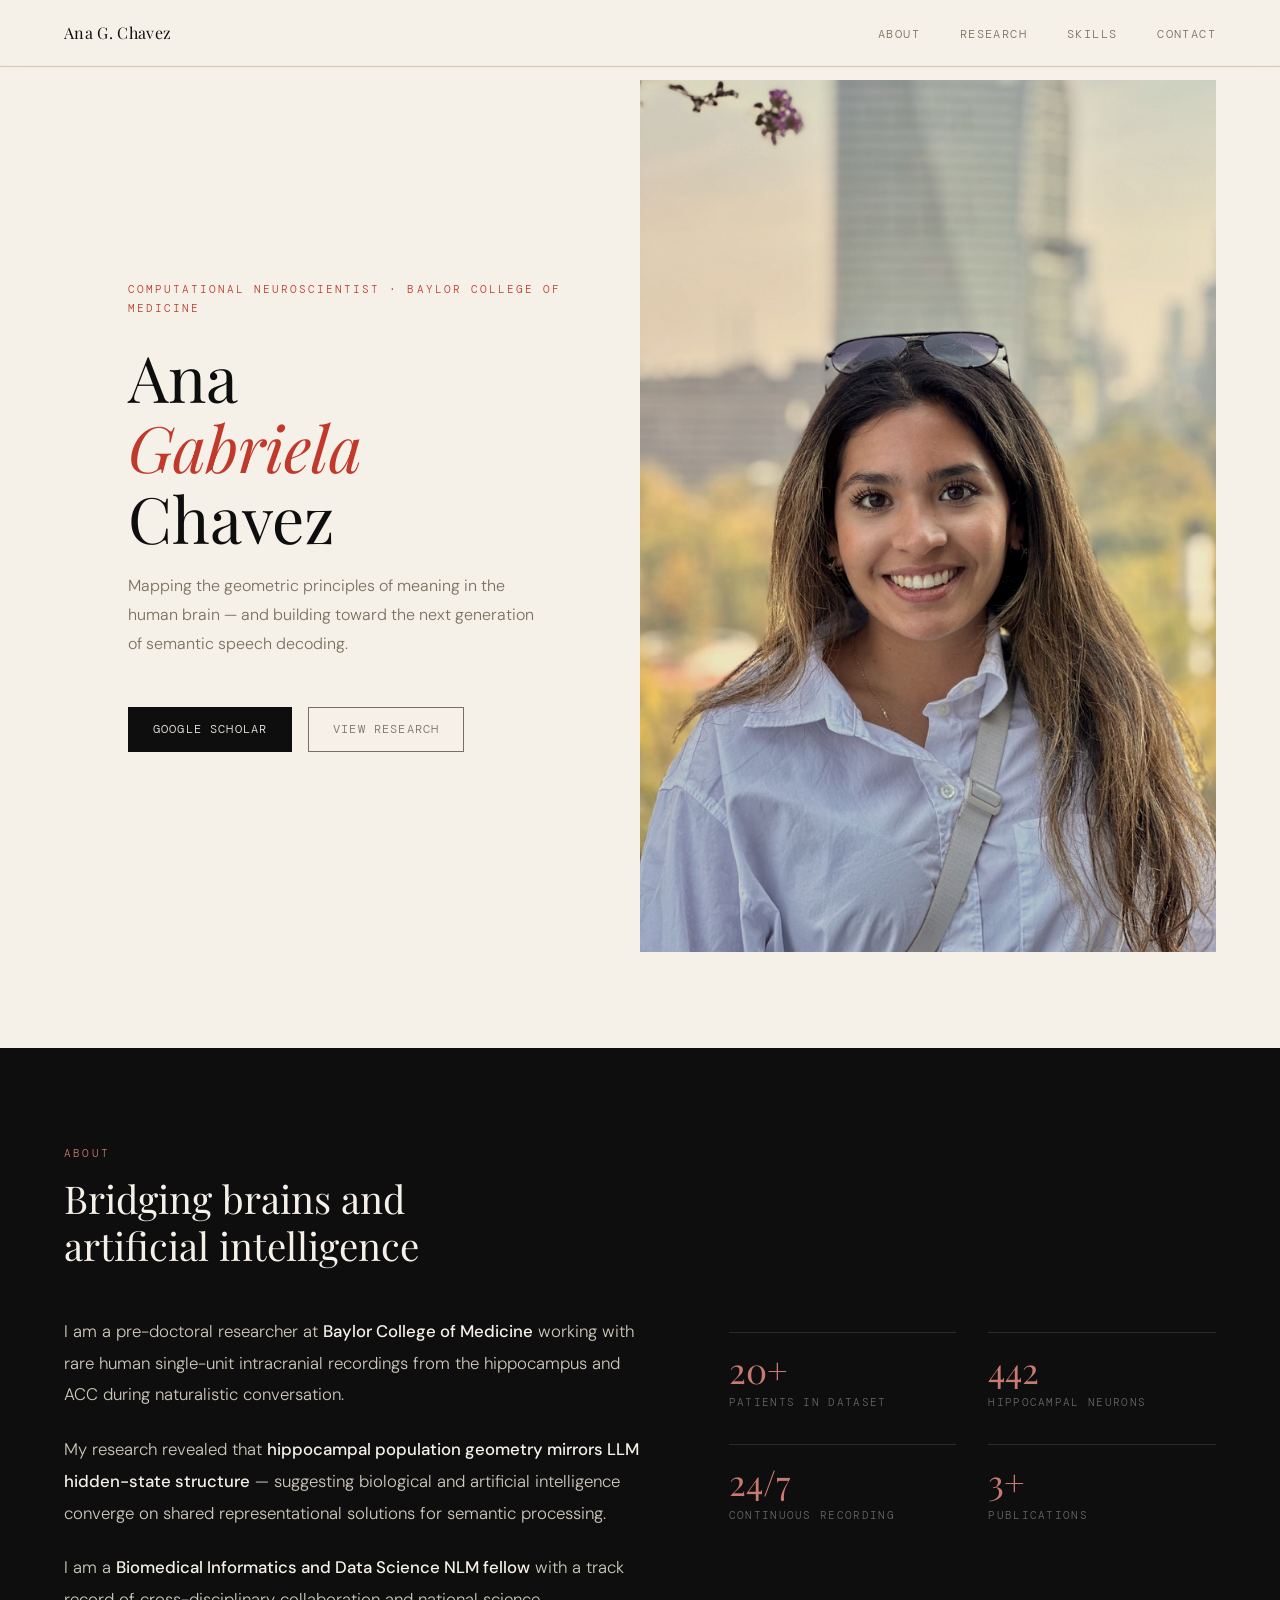
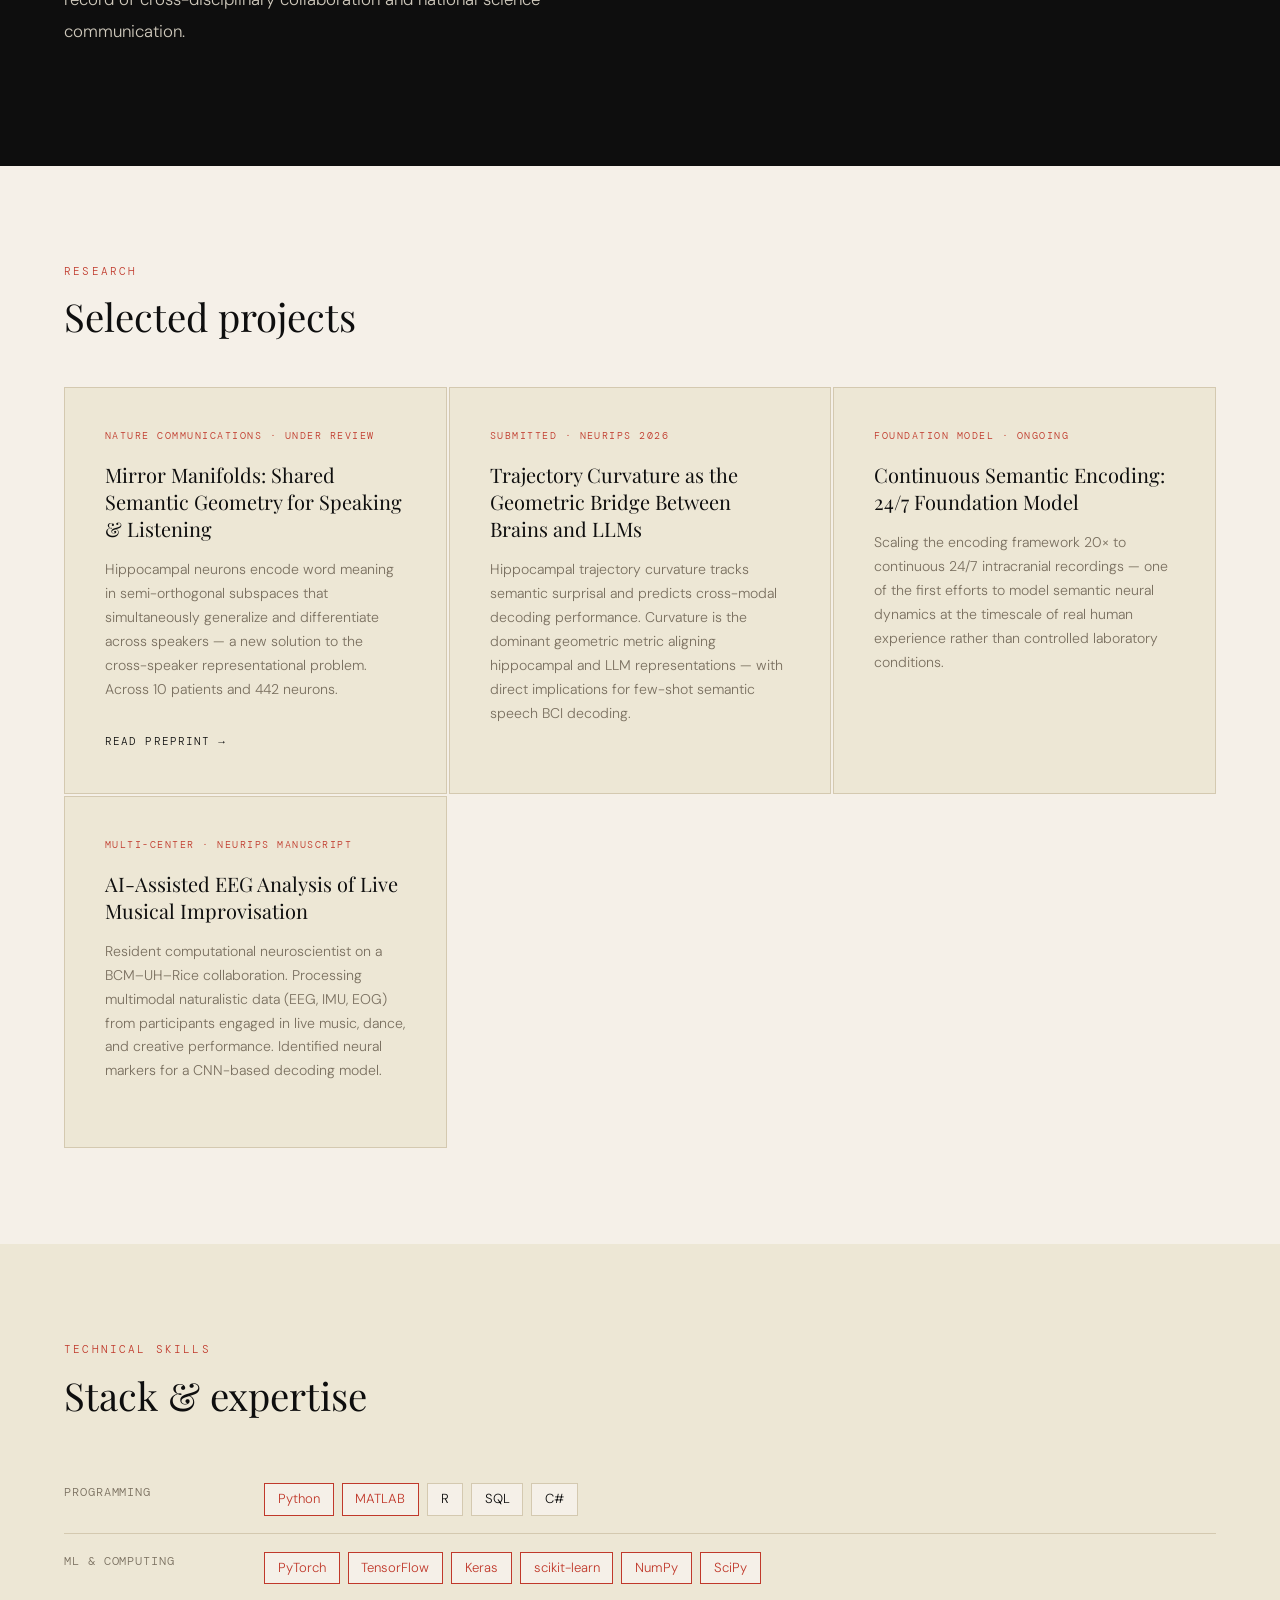
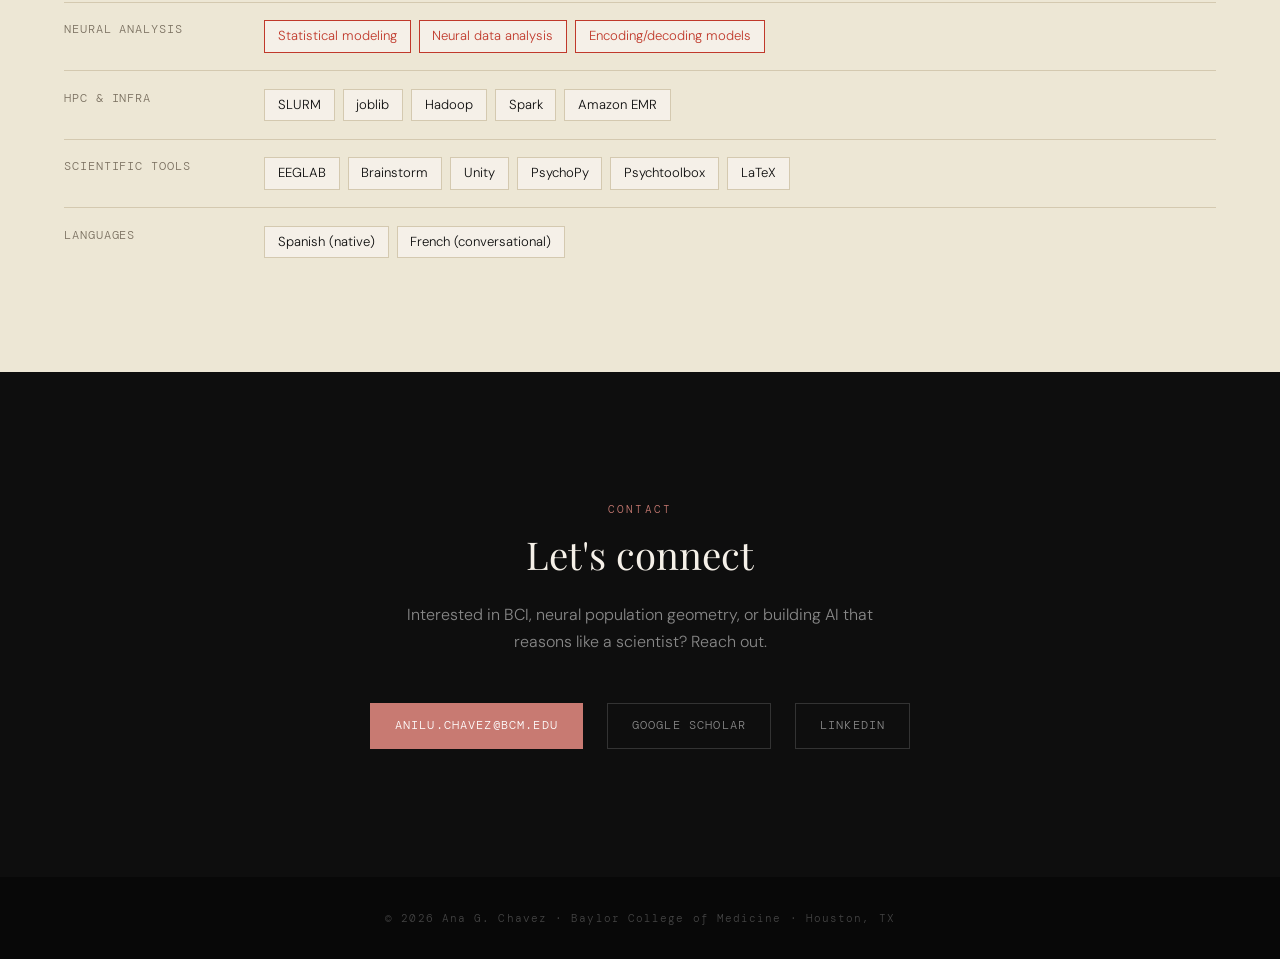
==== index.html @ 9cad5df4 "Add files via upload" ====
<!DOCTYPE html>
<html lang="en">
<head>
<meta charset="UTF-8">
<meta name="viewport" content="width=device-width, initial-scale=1.0">
<title>Ana G. Chavez — Computational Neuroscientist</title>
<link rel="preconnect" href="https://fonts.googleapis.com">
<link href="https://fonts.googleapis.com/css2?family=Playfair+Display:ital,wght@0,400;0,700;1,400&family=DM+Mono:wght@300;400;500&family=DM+Sans:wght@300;400;500&display=swap" rel="stylesheet">
<style>
  :root {
    --ink: #0e0e0e;
    --paper: #f5f0e8;
    --cream: #ede7d5;
    --accent: #c0392b;
    --muted: #7a7060;
    --border: #d4c9b0;
  }
  *,*::before,*::after{box-sizing:border-box;margin:0;padding:0}
  html{scroll-behavior:smooth}
  body{background:var(--paper);color:var(--ink);font-family:'DM Sans',sans-serif;font-weight:300;line-height:1.7;overflow-x:hidden}
  nav{position:fixed;top:0;left:0;right:0;z-index:100;display:flex;justify-content:space-between;align-items:center;padding:1.2rem 4rem;background:rgba(245,240,232,0.92);backdrop-filter:blur(8px);border-bottom:1px solid var(--border)}
  .nav-name{font-family:'Playfair Display',serif;font-size:1rem;letter-spacing:.02em}
  .nav-links{display:flex;gap:2.5rem;list-style:none}
  .nav-links a{font-family:'DM Mono',monospace;font-size:.72rem;letter-spacing:.12em;text-transform:uppercase;color:var(--muted);text-decoration:none;transition:color .2s}
  .nav-links a:hover{color:var(--accent)}
  .hero{min-height:100vh;display:grid;grid-template-columns:1fr 1fr;padding-top:5rem;overflow:hidden}
  .hero-text{display:flex;flex-direction:column;justify-content:center;padding:6rem 4rem;opacity:0;transform:translateY(30px);animation:fadeUp .9s ease .2s forwards}
  .hero-label{font-family:'DM Mono',monospace;font-size:.7rem;letter-spacing:.18em;text-transform:uppercase;color:var(--accent);margin-bottom:1.5rem}
  .hero-name{font-family:'Playfair Display',serif;font-size:clamp(2.8rem,5vw,4.5rem);line-height:1.1;margin-bottom:1.2rem;font-weight:400}
  .hero-name em{font-style:italic;color:var(--accent)}
  .hero-tagline{font-size:1rem;color:var(--muted);max-width:420px;margin-bottom:3rem;line-height:1.8}
  .hero-links{display:flex;gap:1rem;flex-wrap:wrap}
  .btn{font-family:'DM Mono',monospace;font-size:.72rem;letter-spacing:.1em;text-transform:uppercase;padding:.75rem 1.5rem;text-decoration:none;border:1px solid currentColor;transition:all .2s}
  .btn-primary{background:var(--ink);color:var(--paper);border-color:var(--ink)}
  .btn-primary:hover{background:var(--accent);border-color:var(--accent)}
  .btn-secondary{color:var(--muted)}
  .btn-secondary:hover{color:var(--ink)}
  .hero-visual{position:relative;background:var(--cream);overflow:hidden;opacity:0;animation:fadeIn 1.2s ease .5s forwards}
  .hero-photo{width:100%;height:100%;object-fit:cover;object-position:center top;filter:sepia(12%) contrast(1.04);mix-blend-mode:multiply}
  .hero-visual::after{content:'';position:absolute;inset:0;background:linear-gradient(135deg,rgba(192,57,43,.08) 0%,transparent 60%)}
  section{padding:6rem 4rem}
  .section-label{font-family:'DM Mono',monospace;font-size:.68rem;letter-spacing:.2em;text-transform:uppercase;color:var(--accent);margin-bottom:.8rem}
  .section-title{font-family:'Playfair Display',serif;font-size:clamp(1.8rem,3vw,2.6rem);font-weight:400;margin-bottom:3rem;line-height:1.2}
  .about{background:var(--ink);color:var(--paper)}
  .about .section-label{color:#c87a72}
  .about .section-title{color:var(--paper)}
  .about-grid{display:grid;grid-template-columns:1.2fr 1fr;gap:5rem;align-items:start}
  .about-text p{font-size:1.05rem;line-height:1.9;margin-bottom:1.4rem;color:#cfc9bc}
  .about-text p strong{color:var(--paper);font-weight:500}
  .about-stats{display:grid;grid-template-columns:1fr 1fr;gap:2rem;padding-top:1rem}
  .stat{border-top:1px solid #2a2a2a;padding-top:1.2rem}
  .stat-number{font-family:'Playfair Display',serif;font-size:2.2rem;color:#c87a72;line-height:1;margin-bottom:.4rem}
  .stat-label{font-family:'DM Mono',monospace;font-size:.68rem;letter-spacing:.12em;text-transform:uppercase;color:#666}
  .research-grid{display:grid;grid-template-columns:repeat(auto-fit,minmax(340px,1fr));gap:2px}
  .research-card{background:var(--cream);padding:2.5rem;border:1px solid var(--border);transition:all .25s;position:relative;overflow:hidden}
  .research-card::before{content:'';position:absolute;top:0;left:0;width:3px;height:0;background:var(--accent);transition:height .3s ease}
  .research-card:hover::before{height:100%}
  .research-card:hover{transform:translateY(-3px);box-shadow:0 12px 40px rgba(14,14,14,.08)}
  .card-tag{font-family:'DM Mono',monospace;font-size:.62rem;letter-spacing:.15em;text-transform:uppercase;color:var(--accent);margin-bottom:1rem}
  .card-title{font-family:'Playfair Display',serif;font-size:1.25rem;font-weight:400;margin-bottom:1rem;line-height:1.35}
  .card-desc{font-size:.88rem;color:var(--muted);line-height:1.7;margin-bottom:1.5rem}
  .card-link{font-family:'DM Mono',monospace;font-size:.68rem;letter-spacing:.1em;text-transform:uppercase;color:var(--ink);text-decoration:none;display:inline-flex;align-items:center;gap:.5rem}
  .card-link:hover{color:var(--accent)}
  .card-link::after{content:'→'}
  .skills{background:var(--cream)}
  .skills-table{width:100%;border-collapse:collapse;font-size:.88rem}
  .skills-table tr{border-bottom:1px solid var(--border)}
  .skills-table tr:last-child{border-bottom:none}
  .skills-table td{padding:1.1rem 0;vertical-align:top}
  .skills-table td:first-child{font-family:'DM Mono',monospace;font-size:.72rem;letter-spacing:.08em;color:var(--muted);width:200px;padding-right:2rem;text-transform:uppercase}
  .skill-items{display:flex;flex-wrap:wrap;gap:.5rem}
  .skill-item{font-size:.82rem;padding:.25rem .8rem;background:var(--paper);border:1px solid var(--border);color:var(--ink)}
  .skill-item.expert{border-color:var(--accent);color:var(--accent)}
  .contact{background:var(--ink);color:var(--paper);text-align:center;padding:8rem 4rem}
  .contact .section-label{color:#c87a72}
  .contact .section-title{color:var(--paper);margin-bottom:1.5rem}
  .contact-subtitle{color:#888;font-size:1rem;margin-bottom:3rem;max-width:500px;margin-left:auto;margin-right:auto}
  .contact-links{display:flex;justify-content:center;gap:1.5rem;flex-wrap:wrap}
  .contact .btn-primary{background:#c87a72;border-color:#c87a72;color:white}
  .contact .btn-secondary{color:#888;border-color:#333}
  .contact .btn-secondary:hover{color:var(--paper);border-color:var(--paper)}
  footer{background:#080808;color:#444;text-align:center;padding:2rem;font-family:'DM Mono',monospace;font-size:.68rem;letter-spacing:.1em}
  @keyframes fadeUp{to{opacity:1;transform:translateY(0)}}
  @keyframes fadeIn{to{opacity:1}}
  .reveal{opacity:0;transform:translateY(24px);transition:opacity .7s ease,transform .7s ease}
  .reveal.visible{opacity:1;transform:translateY(0)}
  @media(max-width:900px){nav{padding:1rem 1.5rem}.nav-links{display:none}.hero{grid-template-columns:1fr}.hero-visual{height:50vh}section{padding:4rem 1.5rem}.about-grid{grid-template-columns:1fr;gap:3rem}}
</style>
</head>
<body>
<nav>
  <span class="nav-name">Ana G. Chavez</span>
  <ul class="nav-links">
    <li><a href="#about">About</a></li>
    <li><a href="#research">Research</a></li>
    <li><a href="#skills">Skills</a></li>
    <li><a href="#contact">Contact</a></li>
  </ul>
</nav>
<section class="hero" id="home">
  <div class="hero-text">
    <p class="hero-label">Computational Neuroscientist · Baylor College of Medicine</p>
    <h1 class="hero-name">Ana<br><em>Gabriela</em><br>Chavez</h1>
    <p class="hero-tagline">Mapping the geometric principles of meaning in the human brain — and building toward the next generation of semantic speech decoding.</p>
    <div class="hero-links">
      <a href="https://scholar.google.com/citations?user=yR1IOY4AAAAJ&hl=en" class="btn btn-primary" target="_blank">Google Scholar</a>
      <a href="#research" class="btn btn-secondary">View Research</a>
    </div>
  </div>
  <div class="hero-visual">
    <img class="hero-photo" src="[data-uri]" alt="Ana G. Chavez">
  </div>
</section>
<section class="about" id="about">
  <p class="section-label">About</p>
  <h2 class="section-title">Bridging brains and<br>artificial intelligence</h2>
  <div class="about-grid reveal">
    <div class="about-text">
      <p>I am a pre-doctoral researcher at <strong>Baylor College of Medicine</strong> working with rare human single-unit intracranial recordings from the hippocampus and ACC during naturalistic conversation.</p>
      <p>My research revealed that <strong>hippocampal population geometry mirrors LLM hidden-state structure</strong> — suggesting biological and artificial intelligence converge on shared representational solutions for semantic processing.</p>
      <p>I am a <strong>Biomedical Informatics and Data Science NLM fellow</strong> with a track record of cross-disciplinary collaboration and national science communication.</p>
    </div>
    <div class="about-stats">
      <div class="stat"><div class="stat-number">20+</div><div class="stat-label">Patients in dataset</div></div>
      <div class="stat"><div class="stat-number">442</div><div class="stat-label">Hippocampal neurons</div></div>
      <div class="stat"><div class="stat-number">24/7</div><div class="stat-label">Continuous recording</div></div>
      <div class="stat"><div class="stat-number">3+</div><div class="stat-label">Publications</div></div>
    </div>
  </div>
</section>
<section id="research">
  <p class="section-label">Research</p>
  <h2 class="section-title">Selected projects</h2>
  <div class="research-grid">
    <div class="research-card reveal">
      <p class="card-tag">Nature Communications &middot; Under Review</p>
      <h3 class="card-title">Mirror Manifolds: Shared Semantic Geometry for Speaking &amp; Listening</h3>
      <p class="card-desc">Hippocampal neurons encode word meaning in semi-orthogonal subspaces that simultaneously generalize and differentiate across speakers — a new solution to the cross-speaker representational problem. Across 10 patients and 442 neurons.</p>
      <a href="https://www.biorxiv.org/content/10.1101/2025.09.20.677504v2" class="card-link" target="_blank">Read preprint</a>
    </div>
    <div class="research-card reveal">
      <p class="card-tag">Submitted &middot; NeurIPS 2026</p>
      <h3 class="card-title">Trajectory Curvature as the Geometric Bridge Between Brains and LLMs</h3>
      <p class="card-desc">Hippocampal trajectory curvature tracks semantic surprisal and predicts cross-modal decoding performance. Curvature is the dominant geometric metric aligning hippocampal and LLM representations — with direct implications for few-shot semantic speech BCI decoding.</p>
    </div>
    <div class="research-card reveal">
      <p class="card-tag">Foundation Model &middot; Ongoing</p>
      <h3 class="card-title">Continuous Semantic Encoding: 24/7 Foundation Model</h3>
      <p class="card-desc">Scaling the encoding framework 20&times; to continuous 24/7 intracranial recordings — one of the first efforts to model semantic neural dynamics at the timescale of real human experience rather than controlled laboratory conditions.</p>
    </div>
    <div class="research-card reveal">
      <p class="card-tag">Multi-center &middot; NeurIPS Manuscript</p>
      <h3 class="card-title">AI-Assisted EEG Analysis of Live Musical Improvisation</h3>
      <p class="card-desc">Resident computational neuroscientist on a BCM–UH–Rice collaboration. Processing multimodal naturalistic data (EEG, IMU, EOG) from participants engaged in live music, dance, and creative performance. Identified neural markers for a CNN-based decoding model.</p>
    </div>
  </div>
</section>
<section class="skills" id="skills">
  <p class="section-label">Technical Skills</p>
  <h2 class="section-title">Stack &amp; expertise</h2>
  <table class="skills-table reveal">
    <tr><td>Programming</td><td><div class="skill-items"><span class="skill-item expert">Python</span><span class="skill-item expert">MATLAB</span><span class="skill-item">R</span><span class="skill-item">SQL</span><span class="skill-item">C#</span></div></td></tr>
    <tr><td>ML &amp; Computing</td><td><div class="skill-items"><span class="skill-item expert">PyTorch</span><span class="skill-item expert">TensorFlow</span><span class="skill-item expert">Keras</span><span class="skill-item expert">scikit-learn</span><span class="skill-item expert">NumPy</span><span class="skill-item expert">SciPy</span></div></td></tr>
    <tr><td>Neural Analysis</td><td><div class="skill-items"><span class="skill-item expert">Statistical modeling</span><span class="skill-item expert">Neural data analysis</span><span class="skill-item expert">Encoding/decoding models</span></div></td></tr>
    <tr><td>HPC &amp; Infra</td><td><div class="skill-items"><span class="skill-item">SLURM</span><span class="skill-item">joblib</span><span class="skill-item">Hadoop</span><span class="skill-item">Spark</span><span class="skill-item">Amazon EMR</span></div></td></tr>
    <tr><td>Scientific Tools</td><td><div class="skill-items"><span class="skill-item">EEGLAB</span><span class="skill-item">Brainstorm</span><span class="skill-item">Unity</span><span class="skill-item">PsychoPy</span><span class="skill-item">Psychtoolbox</span><span class="skill-item">LaTeX</span></div></td></tr>
    <tr><td>Languages</td><td><div class="skill-items"><span class="skill-item">Spanish (native)</span><span class="skill-item">French (conversational)</span></div></td></tr>
  </table>
</section>
<section class="contact" id="contact">
  <p class="section-label">Contact</p>
  <h2 class="section-title">Let's connect</h2>
  <p class="contact-subtitle">Interested in BCI, neural population geometry, or building AI that reasons like a scientist? Reach out.</p>
  <div class="contact-links">
    <a href="mailto:anilu.chavez@bcm.edu" class="btn btn-primary">anilu.chavez@bcm.edu</a>
    <a href="https://scholar.google.com/citations?user=yR1IOY4AAAAJ&hl=en" class="btn btn-secondary" target="_blank">Google Scholar</a>
    <a href="https://www.linkedin.com/in/ana-chavez-295419186/" class="btn btn-secondary" target="_blank">LinkedIn</a>
  </div>
</section>
<footer>&copy; 2026 Ana G. Chavez &middot; Baylor College of Medicine &middot; Houston, TX</footer>
<script>
  const reveals=document.querySelectorAll('.reveal');
  const observer=new IntersectionObserver((entries)=>{
    entries.forEach((e,i)=>{
      if(e.isIntersecting){setTimeout(()=>e.target.classList.add('visible'),i*80);observer.unobserve(e.target);}
    });
  },{threshold:.1});
  reveals.forEach(r=>observer.observe(r));
</script>
</body>
</html>
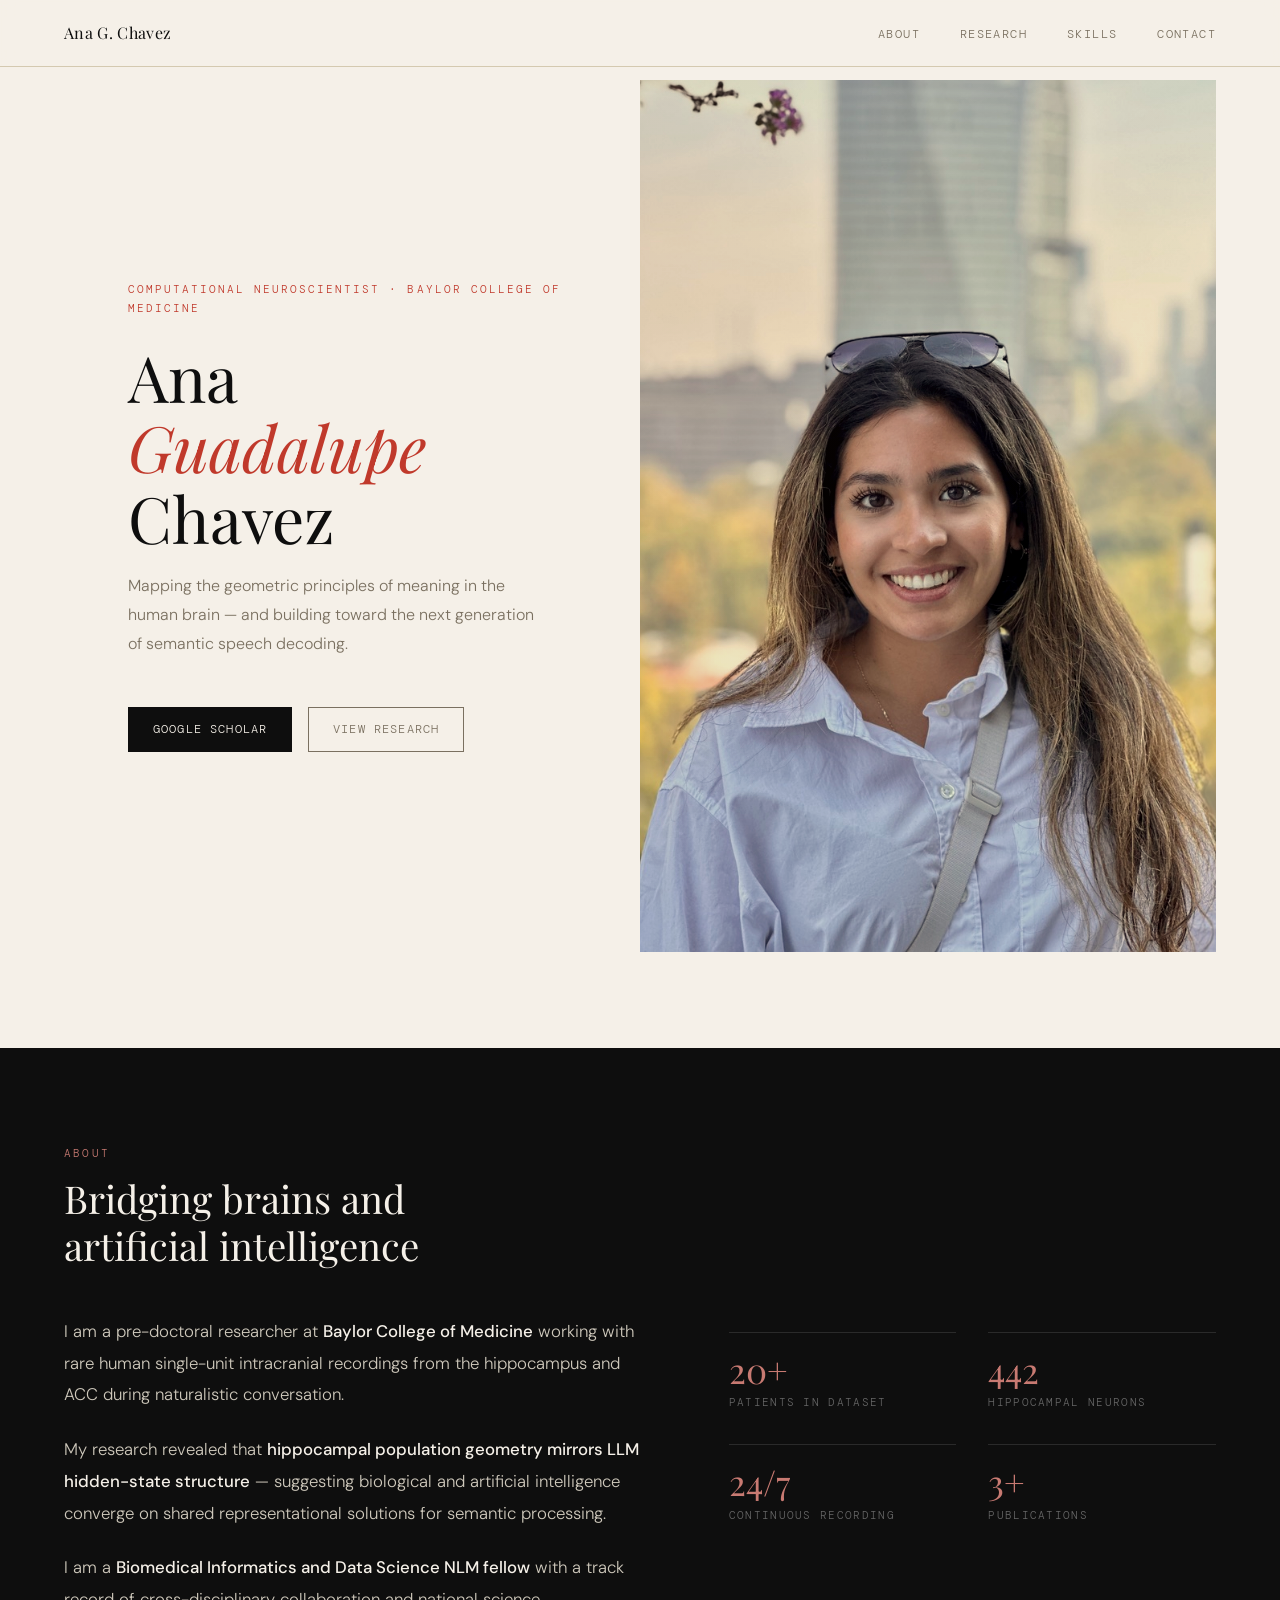
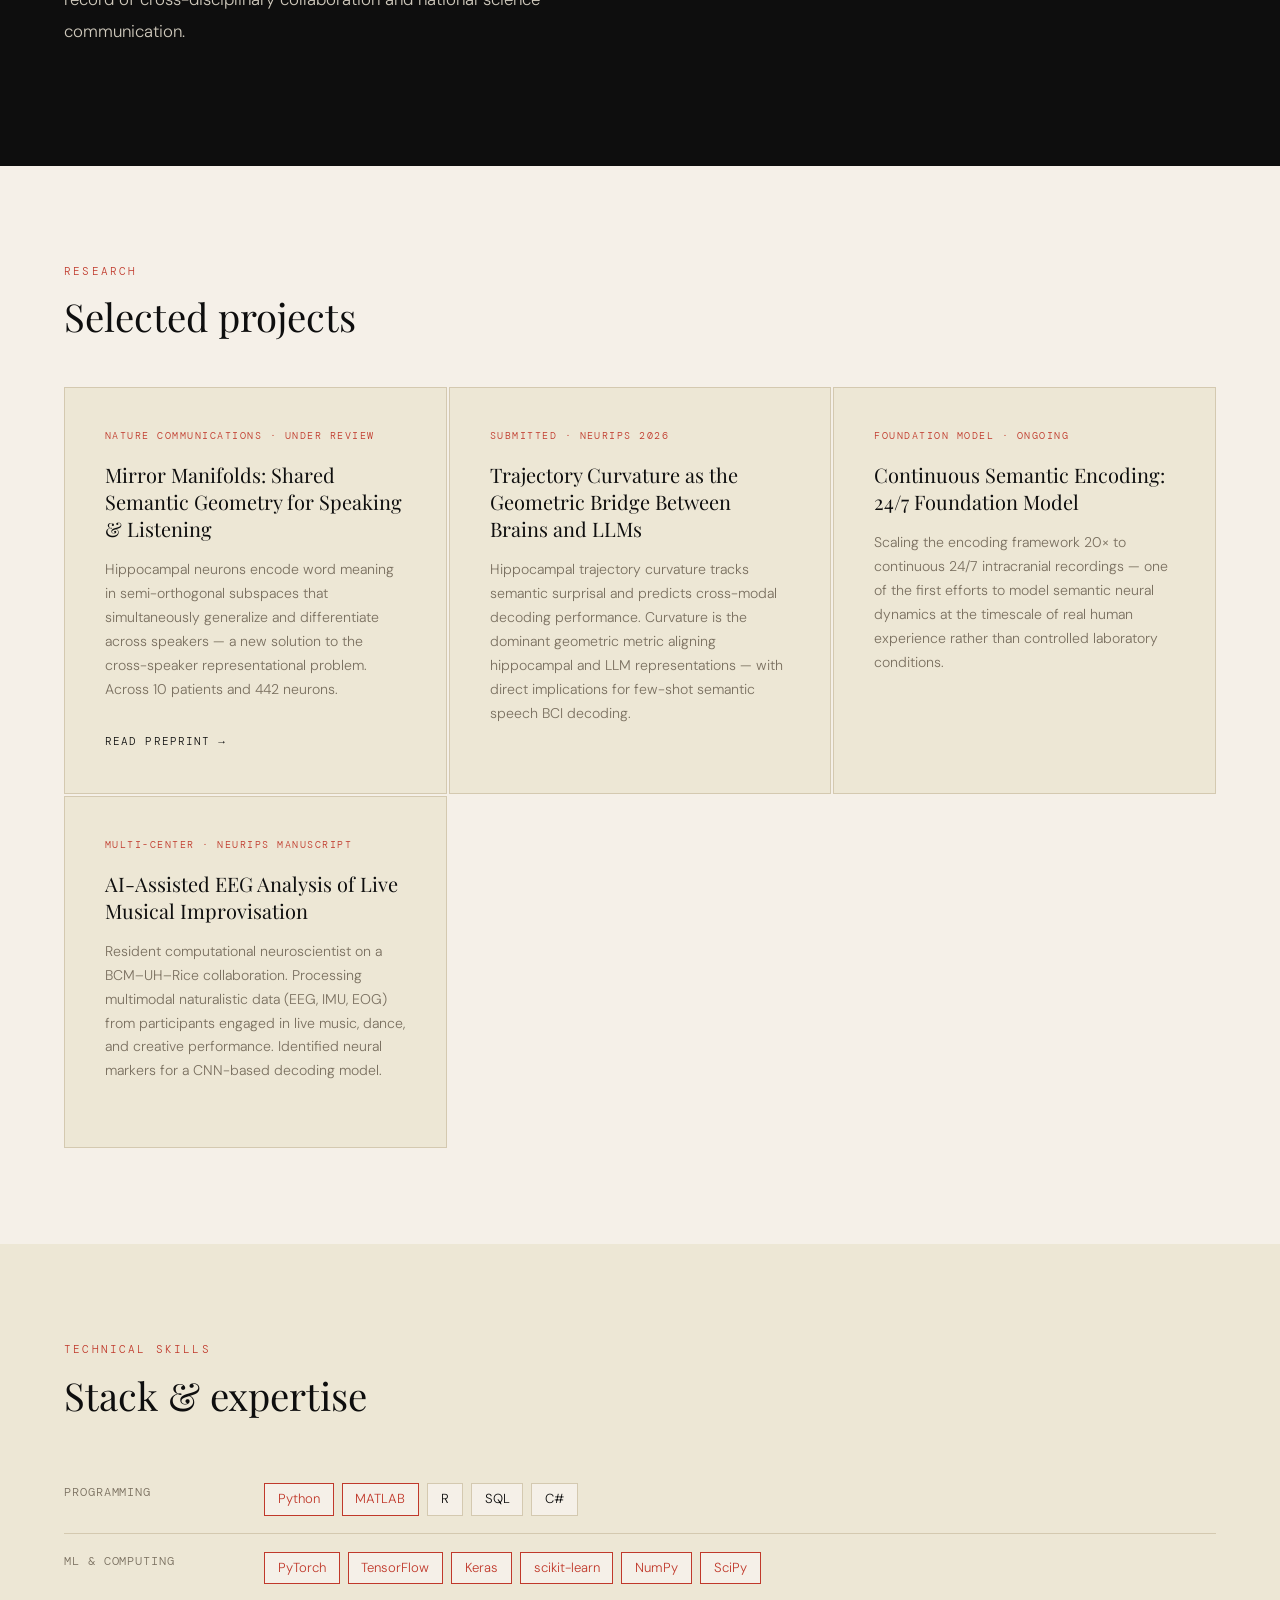
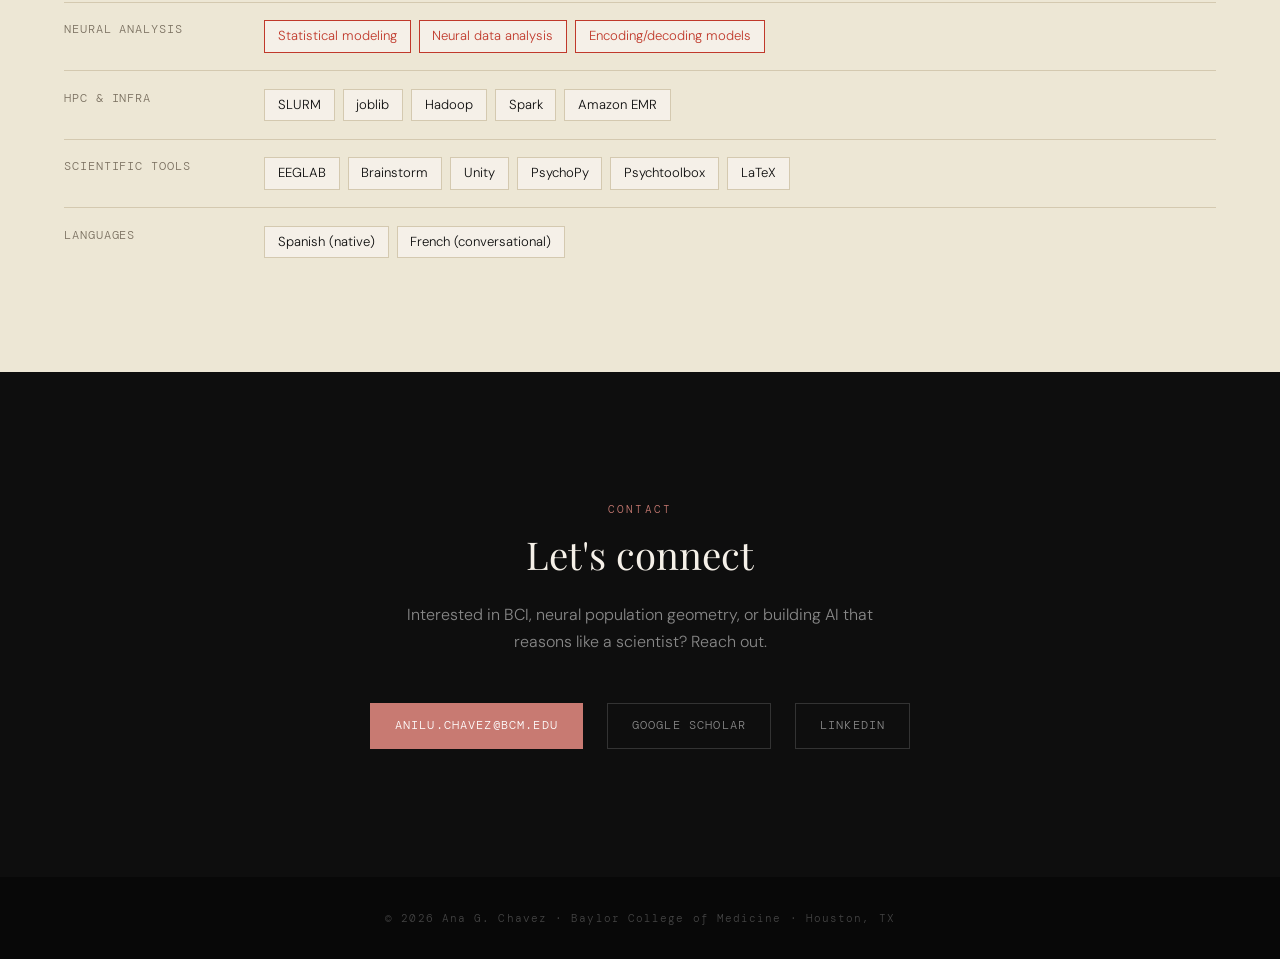
==== commit 72564c52: "Add files via upload" ====
--- a/index.html
+++ b/index.html
@@ -100,7 +100,7 @@
 <section class="hero" id="home">
   <div class="hero-text">
     <p class="hero-label">Computational Neuroscientist · Baylor College of Medicine</p>
-    <h1 class="hero-name">Ana<br><em>Gabriela</em><br>Chavez</h1>
+    <h1 class="hero-name">Ana<br><em>Guadalupe</em><br>Chavez</h1>
     <p class="hero-tagline">Mapping the geometric principles of meaning in the human brain — and building toward the next generation of semantic speech decoding.</p>
     <div class="hero-links">
       <a href="https://scholar.google.com/citations?user=yR1IOY4AAAAJ&hl=en" class="btn btn-primary" target="_blank">Google Scholar</a>
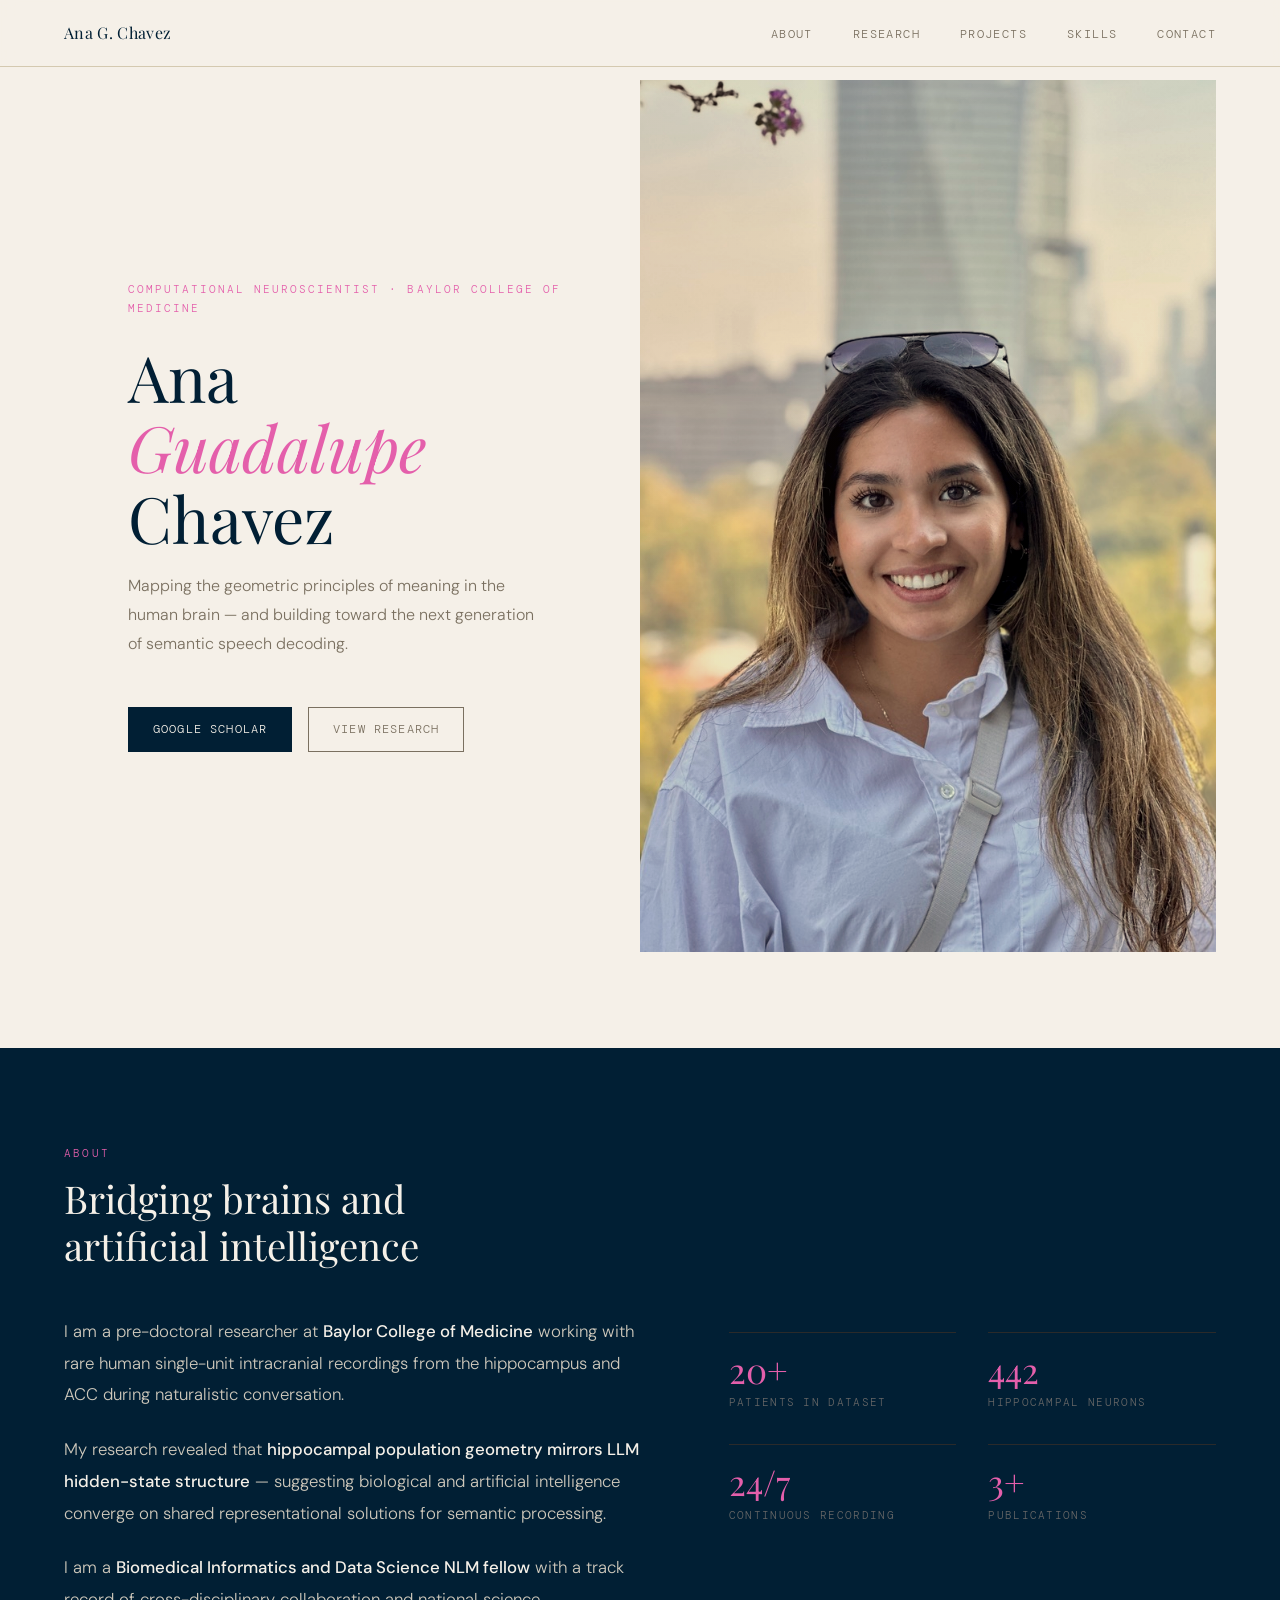
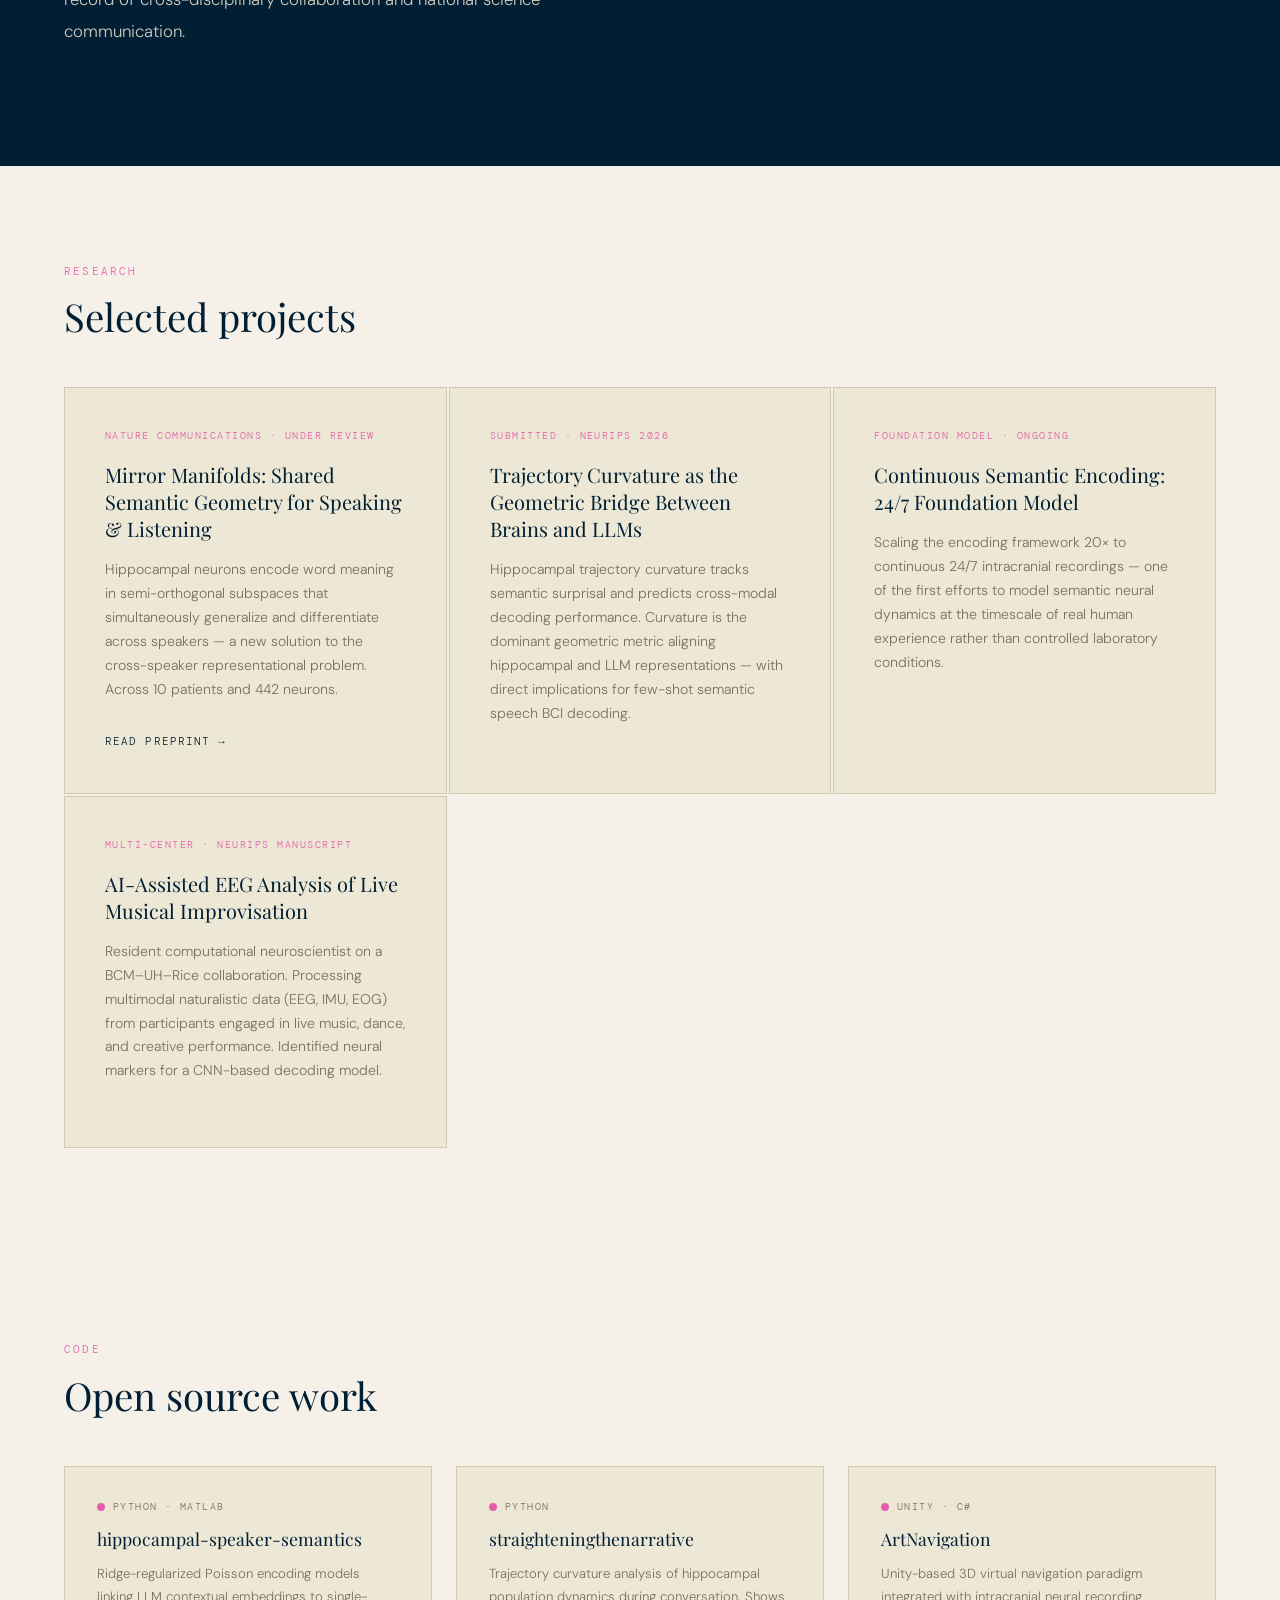
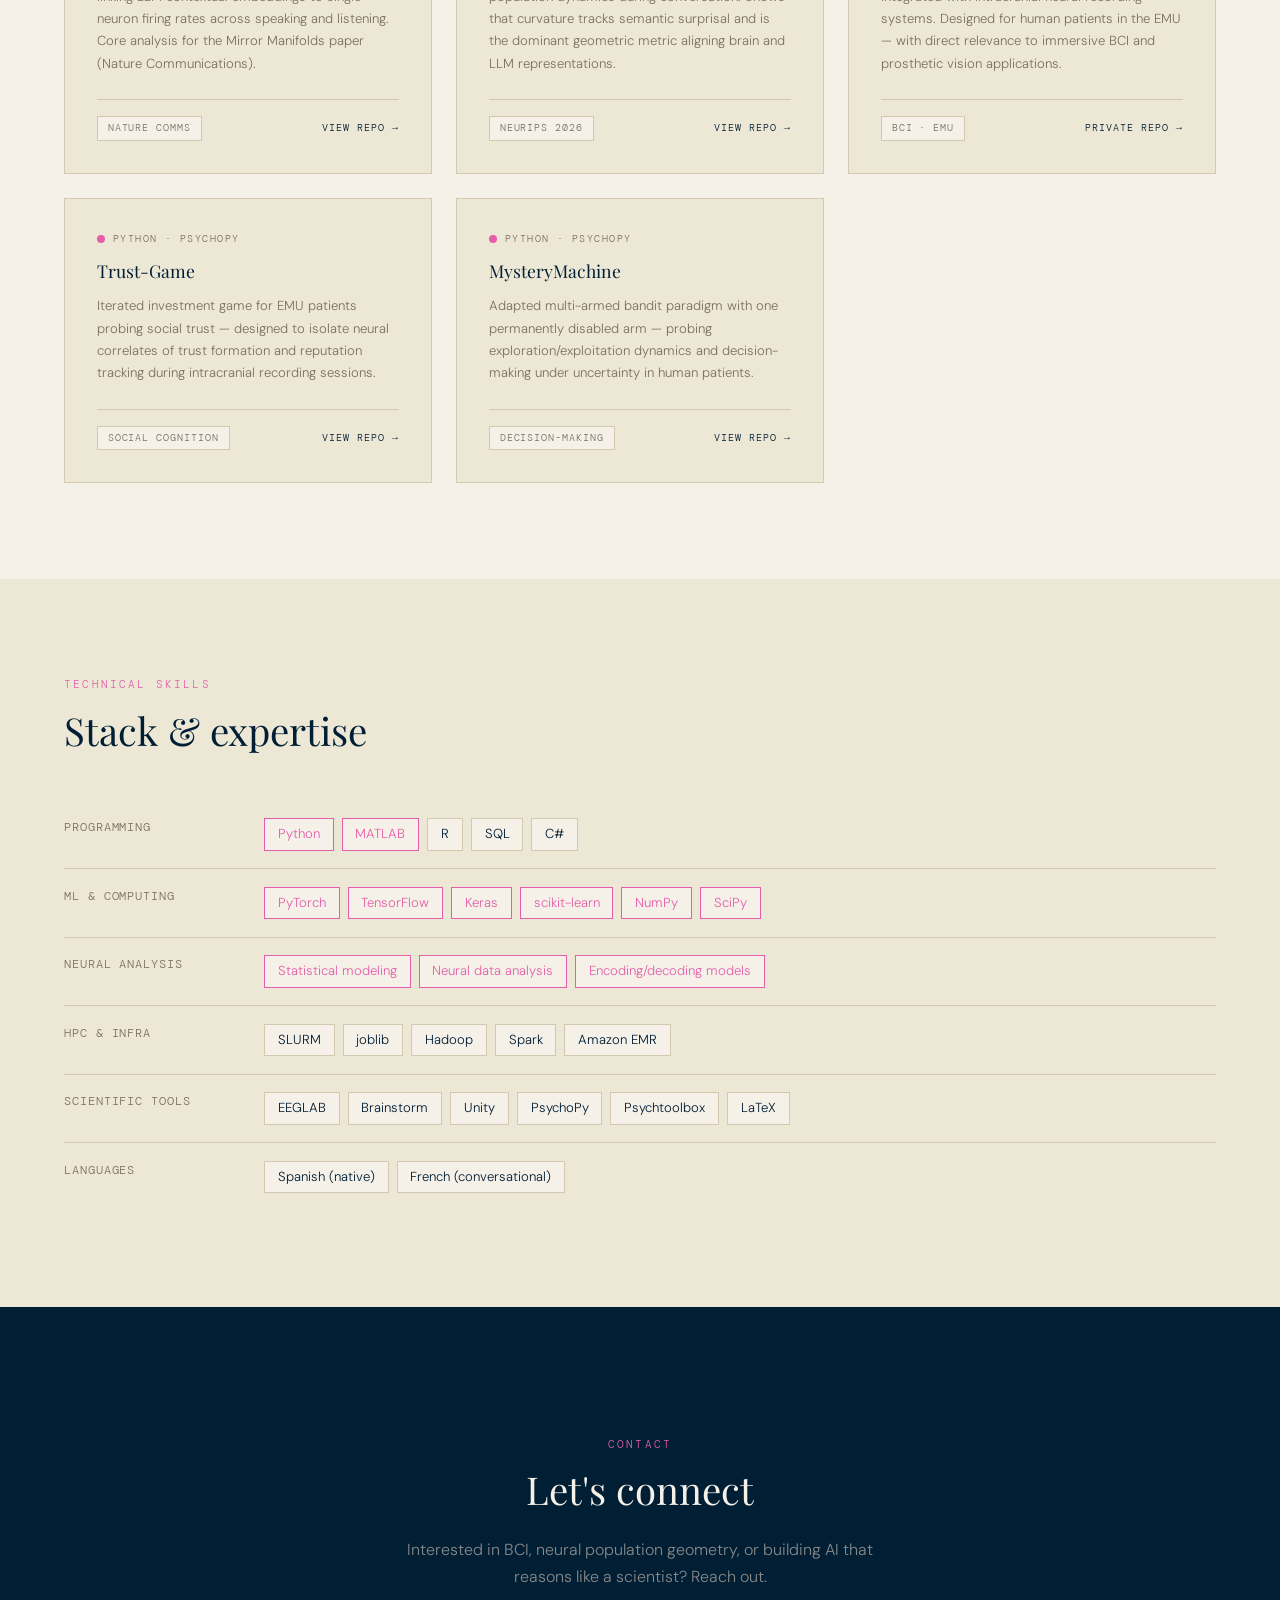
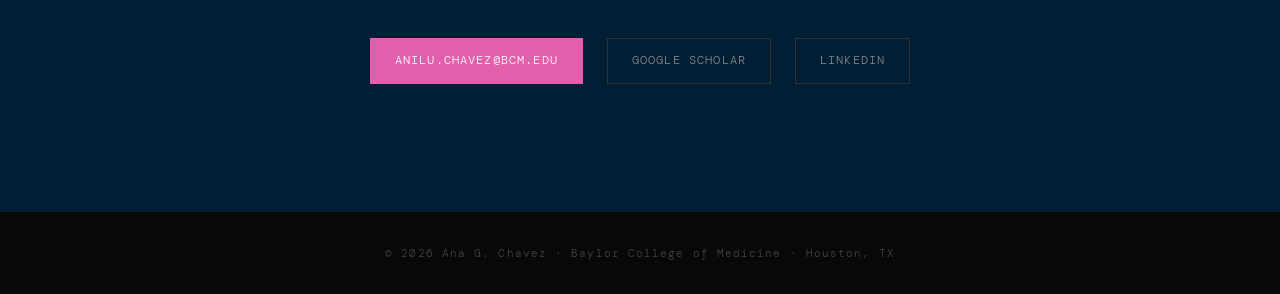
==== commit 7d625f3c: "reworked" ====
--- a/index.html
+++ b/index.html
@@ -8,10 +8,10 @@
 <link href="https://fonts.googleapis.com/css2?family=Playfair+Display:ital,wght@0,400;0,700;1,400&family=DM+Mono:wght@300;400;500&family=DM+Sans:wght@300;400;500&display=swap" rel="stylesheet">
 <style>
   :root {
-    --ink: #0e0e0e;
+    --ink: #011f34;
     --paper: #f5f0e8;
     --cream: #ede7d5;
-    --accent: #c0392b;
+    --accent: #e45fab;
     --muted: #7a7060;
     --border: #d4c9b0;
   }
@@ -42,14 +42,14 @@
   .section-label{font-family:'DM Mono',monospace;font-size:.68rem;letter-spacing:.2em;text-transform:uppercase;color:var(--accent);margin-bottom:.8rem}
   .section-title{font-family:'Playfair Display',serif;font-size:clamp(1.8rem,3vw,2.6rem);font-weight:400;margin-bottom:3rem;line-height:1.2}
   .about{background:var(--ink);color:var(--paper)}
-  .about .section-label{color:#c87a72}
+  .about .section-label{color:#e45fab}
   .about .section-title{color:var(--paper)}
   .about-grid{display:grid;grid-template-columns:1.2fr 1fr;gap:5rem;align-items:start}
   .about-text p{font-size:1.05rem;line-height:1.9;margin-bottom:1.4rem;color:#cfc9bc}
   .about-text p strong{color:var(--paper);font-weight:500}
   .about-stats{display:grid;grid-template-columns:1fr 1fr;gap:2rem;padding-top:1rem}
   .stat{border-top:1px solid #2a2a2a;padding-top:1.2rem}
-  .stat-number{font-family:'Playfair Display',serif;font-size:2.2rem;color:#c87a72;line-height:1;margin-bottom:.4rem}
+  .stat-number{font-family:'Playfair Display',serif;font-size:2.2rem;color:#e45fab;line-height:1;margin-bottom:.4rem}
   .stat-label{font-family:'DM Mono',monospace;font-size:.68rem;letter-spacing:.12em;text-transform:uppercase;color:#666}
   .research-grid{display:grid;grid-template-columns:repeat(auto-fit,minmax(340px,1fr));gap:2px}
   .research-card{background:var(--cream);padding:2.5rem;border:1px solid var(--border);transition:all .25s;position:relative;overflow:hidden}
@@ -72,11 +72,11 @@
   .skill-item{font-size:.82rem;padding:.25rem .8rem;background:var(--paper);border:1px solid var(--border);color:var(--ink)}
   .skill-item.expert{border-color:var(--accent);color:var(--accent)}
   .contact{background:var(--ink);color:var(--paper);text-align:center;padding:8rem 4rem}
-  .contact .section-label{color:#c87a72}
+  .contact .section-label{color:#e45fab}
   .contact .section-title{color:var(--paper);margin-bottom:1.5rem}
   .contact-subtitle{color:#888;font-size:1rem;margin-bottom:3rem;max-width:500px;margin-left:auto;margin-right:auto}
   .contact-links{display:flex;justify-content:center;gap:1.5rem;flex-wrap:wrap}
-  .contact .btn-primary{background:#c87a72;border-color:#c87a72;color:white}
+  .contact .btn-primary{background:#e45fab;border-color:#e45fab;color:white}
   .contact .btn-secondary{color:#888;border-color:#333}
   .contact .btn-secondary:hover{color:var(--paper);border-color:var(--paper)}
   footer{background:#080808;color:#444;text-align:center;padding:2rem;font-family:'DM Mono',monospace;font-size:.68rem;letter-spacing:.1em}
@@ -85,6 +85,121 @@
   .reveal{opacity:0;transform:translateY(24px);transition:opacity .7s ease,transform .7s ease}
   .reveal.visible{opacity:1;transform:translateY(0)}
   @media(max-width:900px){nav{padding:1rem 1.5rem}.nav-links{display:none}.hero{grid-template-columns:1fr}.hero-visual{height:50vh}section{padding:4rem 1.5rem}.about-grid{grid-template-columns:1fr;gap:3rem}}
+
+  /* PROJECTS GRID */
+  .projects { background: var(--paper); }
+
+  .projects-grid {
+    display: grid;
+    grid-template-columns: repeat(3, 1fr);
+    gap: 1.5rem;
+  }
+
+  .project-card {
+    background: var(--cream);
+    border: 1px solid var(--border);
+    padding: 2rem;
+    position: relative;
+    overflow: hidden;
+    transition: all 0.25s;
+    display: flex;
+    flex-direction: column;
+  }
+
+  .project-card:hover {
+    transform: translateY(-4px);
+    box-shadow: 0 16px 48px rgba(14,14,14,0.1);
+    border-color: var(--accent);
+  }
+
+  .project-lang {
+    font-family: 'DM Mono', monospace;
+    font-size: 0.6rem;
+    letter-spacing: 0.15em;
+    text-transform: uppercase;
+    color: var(--muted);
+    margin-bottom: 0.8rem;
+    display: flex;
+    align-items: center;
+    gap: 0.5rem;
+  }
+
+  .project-lang::before {
+    content: '';
+    display: inline-block;
+    width: 8px;
+    height: 8px;
+    border-radius: 50%;
+    background: var(--accent);
+  }
+
+  .project-name {
+    font-family: 'Playfair Display', serif;
+    font-size: 1.1rem;
+    font-weight: 400;
+    margin-bottom: 0.8rem;
+    line-height: 1.3;
+  }
+
+  .project-desc {
+    font-size: 0.82rem;
+    color: var(--muted);
+    line-height: 1.7;
+    flex: 1;
+    margin-bottom: 1.5rem;
+  }
+
+  .project-footer {
+    display: flex;
+    align-items: center;
+    justify-content: space-between;
+    border-top: 1px solid var(--border);
+    padding-top: 1rem;
+    margin-top: auto;
+  }
+
+  .project-tag {
+    font-family: 'DM Mono', monospace;
+    font-size: 0.6rem;
+    letter-spacing: 0.1em;
+    text-transform: uppercase;
+    background: var(--paper);
+    border: 1px solid var(--border);
+    padding: 0.2rem 0.6rem;
+    color: var(--muted);
+  }
+
+  .project-link {
+    font-family: 'DM Mono', monospace;
+    font-size: 0.65rem;
+    letter-spacing: 0.1em;
+    text-transform: uppercase;
+    color: var(--ink);
+    text-decoration: none;
+    display: flex;
+    align-items: center;
+    gap: 0.4rem;
+    transition: color 0.2s;
+  }
+
+  .project-link:hover { color: var(--accent); }
+  .project-link::after { content: '→'; }
+
+  .project-card.private {
+    opacity: 0.7;
+  }
+
+  .project-card.private .project-link {
+    color: var(--muted);
+    cursor: default;
+  }
+
+  .project-card.private .project-link::after { content: '🔒'; font-size: 0.7rem; }
+
+  @media(max-width:900px) {
+    .projects-grid { grid-template-columns: 1fr; }
+  }
+
 </style>
 </head>
 <body>
@@ -93,6 +208,7 @@
   <ul class="nav-links">
     <li><a href="#about">About</a></li>
     <li><a href="#research">Research</a></li>
+    <li><a href="#projects">Projects</a></li>
     <li><a href="#skills">Skills</a></li>
     <li><a href="#contact">Contact</a></li>
   </ul>
@@ -155,6 +271,66 @@
     </div>
   </div>
 </section>
+
+<!-- PROJECTS -->
+<section class="projects" id="projects">
+  <p class="section-label">Code</p>
+  <h2 class="section-title">Open source work</h2>
+  <div class="projects-grid">
+
+    <div class="project-card reveal">
+      <p class="project-lang">Python · MATLAB</p>
+      <h3 class="project-name">hippocampal-speaker-semantics</h3>
+      <p class="project-desc">Ridge-regularized Poisson encoding models linking LLM contextual embeddings to single-neuron firing rates across speaking and listening. Core analysis for the Mirror Manifolds paper (Nature Communications).</p>
+      <div class="project-footer">
+        <span class="project-tag">Nature Comms</span>
+        <a href="https://github.com/aniluchavez/hippocampal-speaker-semantics" class="project-link" target="_blank">View repo</a>
+      </div>
+    </div>
+
+    <div class="project-card reveal">
+      <p class="project-lang">Python</p>
+      <h3 class="project-name">straighteningthenarrative</h3>
+      <p class="project-desc">Trajectory curvature analysis of hippocampal population dynamics during conversation. Shows that curvature tracks semantic surprisal and is the dominant geometric metric aligning brain and LLM representations.</p>
+      <div class="project-footer">
+        <span class="project-tag">NeurIPS 2026</span>
+        <a href="https://github.com/aniluchavez/straighteningthenarrative" class="project-link" target="_blank">View repo</a>
+      </div>
+    </div>
+
+    <div class="project-card reveal">
+      <p class="project-lang">Unity · C#</p>
+      <h3 class="project-name">ArtNavigation</h3>
+      <p class="project-desc">Unity-based 3D virtual navigation paradigm integrated with intracranial neural recording systems. Designed for human patients in the EMU — with direct relevance to immersive BCI and prosthetic vision applications.</p>
+      <div class="project-footer">
+        <span class="project-tag">BCI · EMU</span>
+        <span class="project-link">Private repo</span>
+      </div>
+    </div>
+
+    <div class="project-card reveal">
+      <p class="project-lang">Python · PsychoPy</p>
+      <h3 class="project-name">Trust-Game</h3>
+      <p class="project-desc">Iterated investment game for EMU patients probing social trust — designed to isolate neural correlates of trust formation and reputation tracking during intracranial recording sessions.</p>
+      <div class="project-footer">
+        <span class="project-tag">Social Cognition</span>
+        <a href="https://github.com/aniluchavez/Trust-Game" class="project-link" target="_blank">View repo</a>
+      </div>
+    </div>
+
+    <div class="project-card reveal">
+      <p class="project-lang">Python · PsychoPy</p>
+      <h3 class="project-name">MysteryMachine</h3>
+      <p class="project-desc">Adapted multi-armed bandit paradigm with one permanently disabled arm — probing exploration/exploitation dynamics and decision-making under uncertainty in human patients.</p>
+      <div class="project-footer">
+        <span class="project-tag">Decision-making</span>
+        <a href="https://github.com/aniluchavez/MysteryMachine" class="project-link" target="_blank">View repo</a>
+      </div>
+    </div>
+
+  </div>
+</section>
+
 <section class="skills" id="skills">
   <p class="section-label">Technical Skills</p>
   <h2 class="section-title">Stack &amp; expertise</h2>
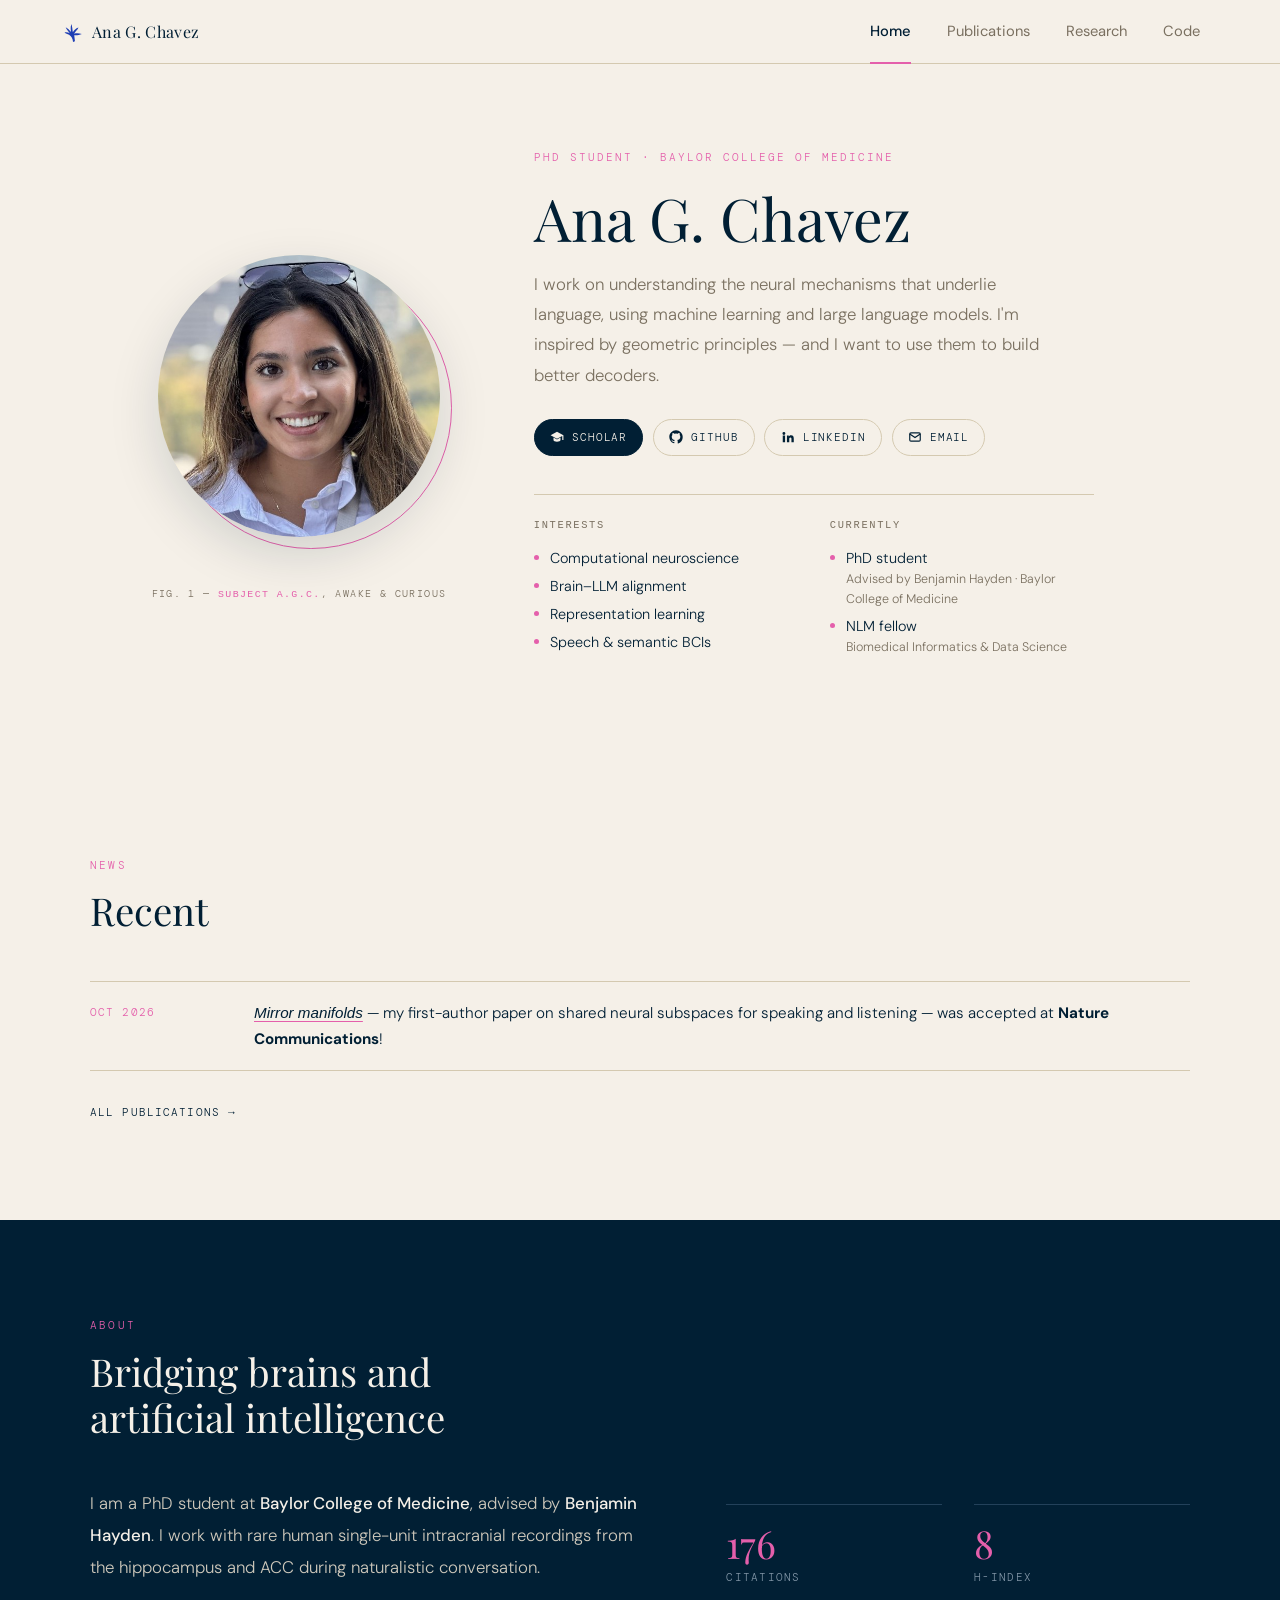
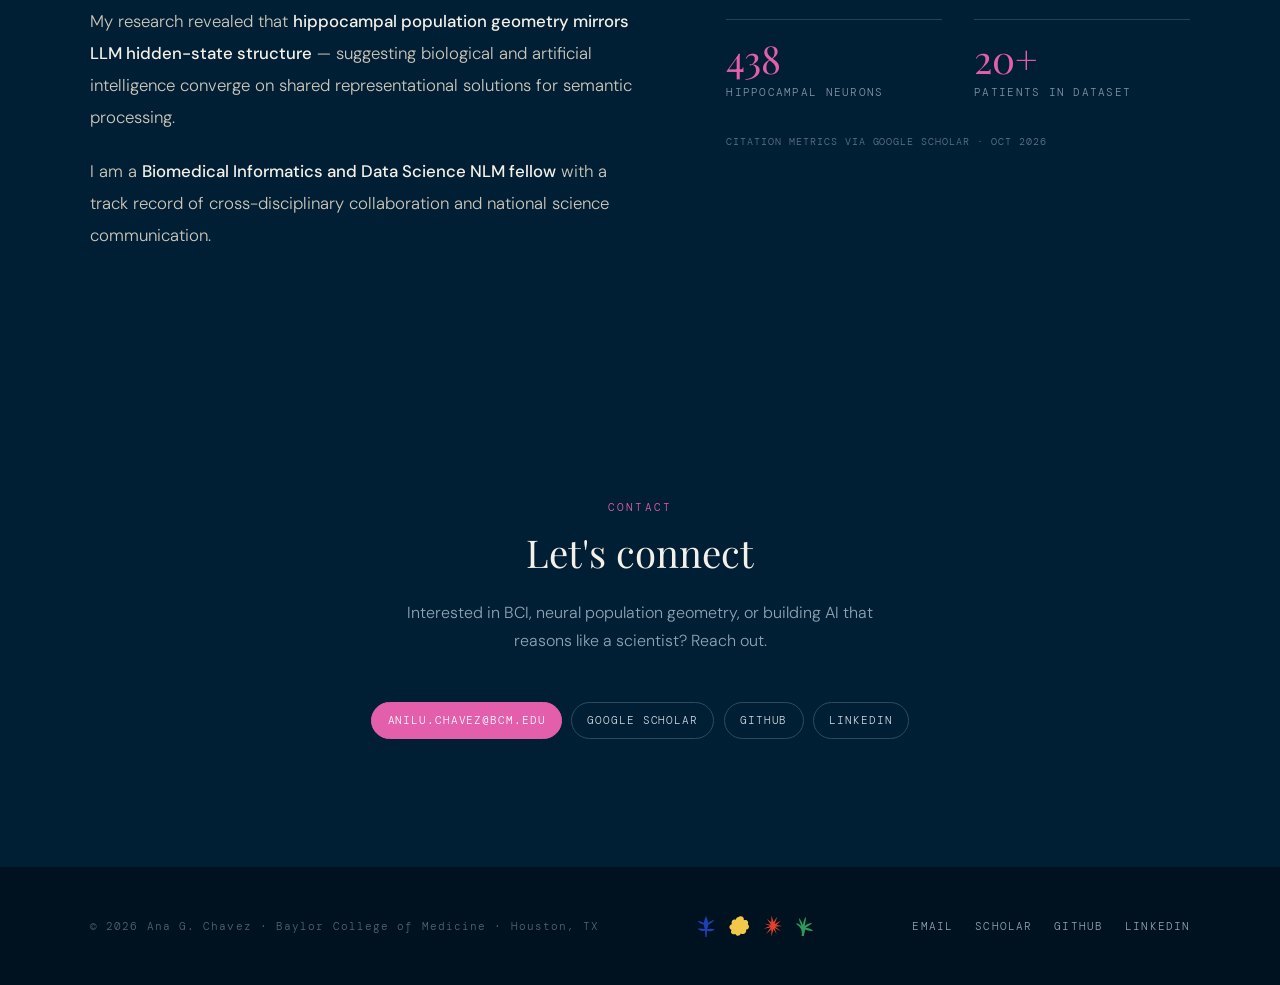
==== commit e8467b15: "Redesign site into multi-page layout Split into Home, Publications, Research and Code pages with sha" ====
--- a/index.html
+++ b/index.html
@@ -4,364 +4,138 @@
 <meta charset="UTF-8">
 <meta name="viewport" content="width=device-width, initial-scale=1.0">
 <title>Ana G. Chavez — Computational Neuroscientist</title>
+<meta name="description" content="Ana G. Chavez, PhD student at Baylor College of Medicine studying the neural mechanisms of language.">
 <link rel="preconnect" href="https://fonts.googleapis.com">
 <link href="https://fonts.googleapis.com/css2?family=Playfair+Display:ital,wght@0,400;0,700;1,400&family=DM+Mono:wght@300;400;500&family=DM+Sans:wght@300;400;500&display=swap" rel="stylesheet">
-<style>
-  :root {
-    --ink: #011f34;
-    --paper: #f5f0e8;
-    --cream: #ede7d5;
-    --accent: #e45fab;
-    --muted: #7a7060;
-    --border: #d4c9b0;
-  }
-  *,*::before,*::after{box-sizing:border-box;margin:0;padding:0}
-  html{scroll-behavior:smooth}
-  body{background:var(--paper);color:var(--ink);font-family:'DM Sans',sans-serif;font-weight:300;line-height:1.7;overflow-x:hidden}
-  nav{position:fixed;top:0;left:0;right:0;z-index:100;display:flex;justify-content:space-between;align-items:center;padding:1.2rem 4rem;background:rgba(245,240,232,0.92);backdrop-filter:blur(8px);border-bottom:1px solid var(--border)}
-  .nav-name{font-family:'Playfair Display',serif;font-size:1rem;letter-spacing:.02em}
-  .nav-links{display:flex;gap:2.5rem;list-style:none}
-  .nav-links a{font-family:'DM Mono',monospace;font-size:.72rem;letter-spacing:.12em;text-transform:uppercase;color:var(--muted);text-decoration:none;transition:color .2s}
-  .nav-links a:hover{color:var(--accent)}
-  .hero{min-height:100vh;display:grid;grid-template-columns:1fr 1fr;padding-top:5rem;overflow:hidden}
-  .hero-text{display:flex;flex-direction:column;justify-content:center;padding:6rem 4rem;opacity:0;transform:translateY(30px);animation:fadeUp .9s ease .2s forwards}
-  .hero-label{font-family:'DM Mono',monospace;font-size:.7rem;letter-spacing:.18em;text-transform:uppercase;color:var(--accent);margin-bottom:1.5rem}
-  .hero-name{font-family:'Playfair Display',serif;font-size:clamp(2.8rem,5vw,4.5rem);line-height:1.1;margin-bottom:1.2rem;font-weight:400}
-  .hero-name em{font-style:italic;color:var(--accent)}
-  .hero-tagline{font-size:1rem;color:var(--muted);max-width:420px;margin-bottom:3rem;line-height:1.8}
-  .hero-links{display:flex;gap:1rem;flex-wrap:wrap}
-  .btn{font-family:'DM Mono',monospace;font-size:.72rem;letter-spacing:.1em;text-transform:uppercase;padding:.75rem 1.5rem;text-decoration:none;border:1px solid currentColor;transition:all .2s}
-  .btn-primary{background:var(--ink);color:var(--paper);border-color:var(--ink)}
-  .btn-primary:hover{background:var(--accent);border-color:var(--accent)}
-  .btn-secondary{color:var(--muted)}
-  .btn-secondary:hover{color:var(--ink)}
-  .hero-visual{position:relative;background:var(--cream);overflow:hidden;opacity:0;animation:fadeIn 1.2s ease .5s forwards}
-  .hero-photo{width:100%;height:100%;object-fit:cover;object-position:center top;filter:sepia(12%) contrast(1.04);mix-blend-mode:multiply}
-  .hero-visual::after{content:'';position:absolute;inset:0;background:linear-gradient(135deg,rgba(192,57,43,.08) 0%,transparent 60%)}
-  section{padding:6rem 4rem}
-  .section-label{font-family:'DM Mono',monospace;font-size:.68rem;letter-spacing:.2em;text-transform:uppercase;color:var(--accent);margin-bottom:.8rem}
-  .section-title{font-family:'Playfair Display',serif;font-size:clamp(1.8rem,3vw,2.6rem);font-weight:400;margin-bottom:3rem;line-height:1.2}
-  .about{background:var(--ink);color:var(--paper)}
-  .about .section-label{color:#e45fab}
-  .about .section-title{color:var(--paper)}
-  .about-grid{display:grid;grid-template-columns:1.2fr 1fr;gap:5rem;align-items:start}
-  .about-text p{font-size:1.05rem;line-height:1.9;margin-bottom:1.4rem;color:#cfc9bc}
-  .about-text p strong{color:var(--paper);font-weight:500}
-  .about-stats{display:grid;grid-template-columns:1fr 1fr;gap:2rem;padding-top:1rem}
-  .stat{border-top:1px solid #2a2a2a;padding-top:1.2rem}
-  .stat-number{font-family:'Playfair Display',serif;font-size:2.2rem;color:#e45fab;line-height:1;margin-bottom:.4rem}
-  .stat-label{font-family:'DM Mono',monospace;font-size:.68rem;letter-spacing:.12em;text-transform:uppercase;color:#666}
-  .research-grid{display:grid;grid-template-columns:repeat(auto-fit,minmax(340px,1fr));gap:2px}
-  .research-card{background:var(--cream);padding:2.5rem;border:1px solid var(--border);transition:all .25s;position:relative;overflow:hidden}
-  .research-card::before{content:'';position:absolute;top:0;left:0;width:3px;height:0;background:var(--accent);transition:height .3s ease}
-  .research-card:hover::before{height:100%}
-  .research-card:hover{transform:translateY(-3px);box-shadow:0 12px 40px rgba(14,14,14,.08)}
-  .card-tag{font-family:'DM Mono',monospace;font-size:.62rem;letter-spacing:.15em;text-transform:uppercase;color:var(--accent);margin-bottom:1rem}
-  .card-title{font-family:'Playfair Display',serif;font-size:1.25rem;font-weight:400;margin-bottom:1rem;line-height:1.35}
-  .card-desc{font-size:.88rem;color:var(--muted);line-height:1.7;margin-bottom:1.5rem}
-  .card-link{font-family:'DM Mono',monospace;font-size:.68rem;letter-spacing:.1em;text-transform:uppercase;color:var(--ink);text-decoration:none;display:inline-flex;align-items:center;gap:.5rem}
-  .card-link:hover{color:var(--accent)}
-  .card-link::after{content:'→'}
-  .skills{background:var(--cream)}
-  .skills-table{width:100%;border-collapse:collapse;font-size:.88rem}
-  .skills-table tr{border-bottom:1px solid var(--border)}
-  .skills-table tr:last-child{border-bottom:none}
-  .skills-table td{padding:1.1rem 0;vertical-align:top}
-  .skills-table td:first-child{font-family:'DM Mono',monospace;font-size:.72rem;letter-spacing:.08em;color:var(--muted);width:200px;padding-right:2rem;text-transform:uppercase}
-  .skill-items{display:flex;flex-wrap:wrap;gap:.5rem}
-  .skill-item{font-size:.82rem;padding:.25rem .8rem;background:var(--paper);border:1px solid var(--border);color:var(--ink)}
-  .skill-item.expert{border-color:var(--accent);color:var(--accent)}
-  .contact{background:var(--ink);color:var(--paper);text-align:center;padding:8rem 4rem}
-  .contact .section-label{color:#e45fab}
-  .contact .section-title{color:var(--paper);margin-bottom:1.5rem}
-  .contact-subtitle{color:#888;font-size:1rem;margin-bottom:3rem;max-width:500px;margin-left:auto;margin-right:auto}
-  .contact-links{display:flex;justify-content:center;gap:1.5rem;flex-wrap:wrap}
-  .contact .btn-primary{background:#e45fab;border-color:#e45fab;color:white}
-  .contact .btn-secondary{color:#888;border-color:#333}
-  .contact .btn-secondary:hover{color:var(--paper);border-color:var(--paper)}
-  footer{background:#080808;color:#444;text-align:center;padding:2rem;font-family:'DM Mono',monospace;font-size:.68rem;letter-spacing:.1em}
-  @keyframes fadeUp{to{opacity:1;transform:translateY(0)}}
-  @keyframes fadeIn{to{opacity:1}}
-  .reveal{opacity:0;transform:translateY(24px);transition:opacity .7s ease,transform .7s ease}
-  .reveal.visible{opacity:1;transform:translateY(0)}
-  @media(max-width:900px){nav{padding:1rem 1.5rem}.nav-links{display:none}.hero{grid-template-columns:1fr}.hero-visual{height:50vh}section{padding:4rem 1.5rem}.about-grid{grid-template-columns:1fr;gap:3rem}}
-
-  /* PROJECTS GRID */
-  .projects { background: var(--paper); }
-
-  .projects-grid {
-    display: grid;
-    grid-template-columns: repeat(3, 1fr);
-    gap: 1.5rem;
-  }
-
-  .project-card {
-    background: var(--cream);
-    border: 1px solid var(--border);
-    padding: 2rem;
-    position: relative;
-    overflow: hidden;
-    transition: all 0.25s;
-    display: flex;
-    flex-direction: column;
-  }
-
-  .project-card:hover {
-    transform: translateY(-4px);
-    box-shadow: 0 16px 48px rgba(14,14,14,0.1);
-    border-color: var(--accent);
-  }
-
-  .project-lang {
-    font-family: 'DM Mono', monospace;
-    font-size: 0.6rem;
-    letter-spacing: 0.15em;
-    text-transform: uppercase;
-    color: var(--muted);
-    margin-bottom: 0.8rem;
-    display: flex;
-    align-items: center;
-    gap: 0.5rem;
-  }
-
-  .project-lang::before {
-    content: '';
-    display: inline-block;
-    width: 8px;
-    height: 8px;
-    border-radius: 50%;
-    background: var(--accent);
-  }
-
-  .project-name {
-    font-family: 'Playfair Display', serif;
-    font-size: 1.1rem;
-    font-weight: 400;
-    margin-bottom: 0.8rem;
-    line-height: 1.3;
-  }
-
-  .project-desc {
-    font-size: 0.82rem;
-    color: var(--muted);
-    line-height: 1.7;
-    flex: 1;
-    margin-bottom: 1.5rem;
-  }
-
-  .project-footer {
-    display: flex;
-    align-items: center;
-    justify-content: space-between;
-    border-top: 1px solid var(--border);
-    padding-top: 1rem;
-    margin-top: auto;
-  }
-
-  .project-tag {
-    font-family: 'DM Mono', monospace;
-    font-size: 0.6rem;
-    letter-spacing: 0.1em;
-    text-transform: uppercase;
-    background: var(--paper);
-    border: 1px solid var(--border);
-    padding: 0.2rem 0.6rem;
-    color: var(--muted);
-  }
-
-  .project-link {
-    font-family: 'DM Mono', monospace;
-    font-size: 0.65rem;
-    letter-spacing: 0.1em;
-    text-transform: uppercase;
-    color: var(--ink);
-    text-decoration: none;
-    display: flex;
-    align-items: center;
-    gap: 0.4rem;
-    transition: color 0.2s;
-  }
-
-  .project-link:hover { color: var(--accent); }
-  .project-link::after { content: '→'; }
-
-  .project-card.private {
-    opacity: 0.7;
-  }
-
-  .project-card.private .project-link {
-    color: var(--muted);
-    cursor: default;
-  }
-
-  .project-card.private .project-link::after { content: '🔒'; font-size: 0.7rem; }
-
-  @media(max-width:900px) {
-    .projects-grid { grid-template-columns: 1fr; }
-  }
-
-</style>
+<link rel="stylesheet" href="style.css">
 </head>
 <body>
-<nav>
-  <span class="nav-name">Ana G. Chavez</span>
+<svg width="0" height="0" style="position:absolute" aria-hidden="true">
+  <defs>
+    <symbol id="frond" viewBox="0 0 100 100"><path d="M47 100C46 88 46 80 45 72C36 74 22 72 12 62C24 60 36 62 44 64C42 56 40 48 38 42C28 42 18 36 12 26C24 28 34 32 40 36C42 26 44 16 50 4C56 16 58 26 60 36C66 32 76 26 88 22C82 34 70 40 61 44C60 52 58 58 56 64C66 62 78 60 90 66C80 74 66 76 55 72C54 80 54 90 53 100Z"/></symbol>
+    <symbol id="bloom" viewBox="0 0 100 100"><path d="M50 8C62 2 74 10 72 24C84 18 96 28 90 42C100 50 96 66 82 66C86 80 72 92 58 84C54 96 38 98 34 86C20 92 8 80 16 68C2 62 4 44 18 42C12 28 24 16 36 22C36 14 42 10 50 8Z"/></symbol>
+    <symbol id="algae" viewBox="0 0 100 100"><path d="M30 96C34 80 30 66 22 56C16 48 8 46 4 38C14 38 22 44 28 50C26 38 18 28 18 14C26 22 32 34 36 46C38 34 40 20 50 8C50 24 46 38 44 50C52 42 64 36 78 36C70 46 58 50 48 58C58 58 72 62 84 72C70 74 56 70 46 66C44 76 42 88 40 96Z"/></symbol>
+    <symbol id="star" viewBox="0 0 100 100"><polygon points="92.4,50.0 60.6,53.1 87.0,73.8 57.6,58.7 66.9,87.0 52.0,63.9 43.0,98.7 42.5,66.4 18.8,86.0 39.7,56.6 6.5,62.8 37.2,50.0 10.0,38.2 40.7,44.0 22.4,18.1 42.0,32.5 43.1,2.2 52.6,32.1 69.9,6.3 57.8,41.0 86.3,26.7 65.6,45.4"/></symbol>
+    <symbol id="sqr" viewBox="0 0 100 100"><path fill-rule="evenodd" d="M10 12L90 6L94 88L8 92ZM50 30C62 30 70 40 68 52C66 64 56 70 46 68C36 66 30 56 32 46C34 36 40 30 50 30Z"/></symbol>
+    <symbol id="neuron" viewBox="0 0 100 100"><g stroke="currentColor" stroke-linecap="round" stroke-linejoin="round" fill="none"><path stroke-width="7" d="M50 50L26 26M50 50L76 28M50 50L22 70M50 50L54 92"/><path stroke-width="4.5" d="M26 26L12 26M26 26L22 10M76 28L90 34M76 28L80 12M22 70L8 64M22 70L18 86M54 92L44 98M54 92L64 98"/></g><path d="M50 36C60 36 66 44 64 52C62 62 54 66 46 64C38 62 34 54 36 46C38 40 44 36 50 36Z"/></symbol>
+    <symbol id="brain" viewBox="0 0 100 100"><path d="M14 54C8 40 18 24 34 22C42 14 58 14 66 20C80 18 94 30 92 46C96 56 88 66 78 66C72 72 60 72 54 68C46 74 30 74 24 68C16 66 12 60 14 54Z"/><path d="M64 70C70 63 87 64 89 72C89 80 74 83 65 77Z"/><path d="M55 66C58 75 58 83 60 92L69 92C67 83 67 74 69 66Z"/><g stroke="#f5f0e8" stroke-width="2.6" stroke-linecap="round" fill="none"><path d="M22 40C28 34 34 42 40 36C46 30 52 38 58 32"/><path d="M20 55C28 51 32 59 40 53C46 49 50 57 58 51C64 47 70 53 80 47"/><path d="M68 28C72 34 78 32 85 38"/><path d="M52 20C49 30 56 36 51 46"/><path d="M70 72H84M72 77H82"/></g></symbol>
+    <symbol id="spiketrace" viewBox="0 0 100 100"><path d="M2 66L26 66L32 62L40 8L48 94L54 72L70 66L98 66" stroke="currentColor" stroke-width="8" stroke-linecap="round" stroke-linejoin="round" fill="none"/></symbol>
+    <symbol id="dna" viewBox="0 0 100 100"><g stroke="currentColor" stroke-linecap="round" fill="none"><path stroke-width="6" d="M30 4C70 20 70 34 30 50C-10 66 70 82 30 96" transform="translate(10 0)"/><path stroke-width="6" d="M70 4C30 20 30 34 70 50C110 66 30 82 70 96" transform="translate(-10 0)"/><path stroke-width="4" d="M34 12H66M44 27H56M34 42H66M34 58H66M44 73H56M34 88H66"/></g></symbol>
+    <symbol id="nn" viewBox="0 0 100 100"><path d="M14 24L50 14M14 24L50 38M14 24L50 62M14 24L50 86M14 50L50 14M14 50L50 38M14 50L50 62M14 50L50 86M14 76L50 14M14 76L50 38M14 76L50 62M14 76L50 86M50 14L86 34M50 14L86 66M50 38L86 34M50 38L86 66M50 62L86 34M50 62L86 66M50 86L86 34M50 86L86 66" stroke="currentColor" stroke-width="2.6" stroke-linecap="round" fill="none"/><circle cx="14" cy="24" r="6.5"/><circle cx="14" cy="50" r="6.5"/><circle cx="14" cy="76" r="6.5"/><circle cx="50" cy="14" r="6.5"/><circle cx="50" cy="38" r="6.5"/><circle cx="50" cy="62" r="6.5"/><circle cx="50" cy="86" r="6.5"/><circle cx="86" cy="34" r="6.5"/><circle cx="86" cy="66" r="6.5"/></symbol>
+    <symbol id="dot" viewBox="0 0 100 100"><path d="M50 6C76 4 96 26 94 52C92 78 72 96 48 94C24 92 4 74 6 48C8 24 26 8 50 6Z"/></symbol>
+  </defs>
+</svg>
+<nav class="top">
+  <a href="index.html" class="nav-name"><svg aria-hidden="true"><use href="#algae"/></svg>Ana G. Chavez</a>
   <ul class="nav-links">
-    <li><a href="#about">About</a></li>
-    <li><a href="#research">Research</a></li>
-    <li><a href="#projects">Projects</a></li>
-    <li><a href="#skills">Skills</a></li>
-    <li><a href="#contact">Contact</a></li>
+    <li><a href="index.html" class="active" aria-current="page">Home</a></li>
+    <li><a href="publications.html">Publications</a></li>
+    <li><a href="research.html">Research</a></li>
+    <li><a href="code.html">Code</a></li>
   </ul>
 </nav>
-<section class="hero" id="home">
+
+<header class="hero" id="home">
+  <div class="hero-visual">
+    <figure class="portrait">
+      <div class="portrait-frame"></div>
+      <div class="portrait-img">
+        <img class="hero-photo" src="images/ana.jpg" alt="Ana G. Chavez">
+      </div>
+      <figcaption class="portrait-caption">Fig. 1 &mdash; <b>subject A.G.C.</b>, awake &amp; curious</figcaption>
+    </figure>
+  </div>
   <div class="hero-text">
-    <p class="hero-label">Computational Neuroscientist · Baylor College of Medicine</p>
-    <h1 class="hero-name">Ana<br><em>Guadalupe</em><br>Chavez</h1>
-    <p class="hero-tagline">Mapping the geometric principles of meaning in the human brain — and building toward the next generation of semantic speech decoding.</p>
-    <div class="hero-links">
-      <a href="https://scholar.google.com/citations?user=yR1IOY4AAAAJ&hl=en" class="btn btn-primary" target="_blank">Google Scholar</a>
-      <a href="#research" class="btn btn-secondary">View Research</a>
+    <p class="hero-label">PhD Student · Baylor College of Medicine</p>
+    <h1 class="hero-name">Ana G. Chavez</h1>
+    <p class="hero-tagline">I work on understanding the neural mechanisms that underlie language, using machine learning and large language models. I'm inspired by geometric principles &mdash; and I want to use them to build better decoders.</p>
+    <div class="pills">
+      <a class="pill primary" href="https://scholar.google.com/citations?user=yR1IOY4AAAAJ&hl=en" target="_blank" rel="noopener">
+        <svg viewBox="0 0 24 24" fill="currentColor"><path d="M12 3 1 9l11 6 9-4.9V17h2V9L12 3zm-6 9.8V17c0 1.7 2.7 3 6 3s6-1.3 6-3v-4.2l-6 3.3-6-3.3z"/></svg>Scholar</a>
+      <a class="pill" href="https://github.com/aniluchavez" target="_blank" rel="noopener">
+        <svg viewBox="0 0 24 24" fill="currentColor"><path d="M12 .5C5.65.5.5 5.65.5 12c0 5.08 3.29 9.39 7.86 10.91.58.1.79-.25.79-.56v-2c-3.2.7-3.87-1.36-3.87-1.36-.52-1.33-1.28-1.69-1.28-1.69-1.05-.72.08-.7.08-.7 1.16.08 1.77 1.19 1.77 1.19 1.03 1.77 2.7 1.26 3.36.96.1-.75.4-1.26.73-1.55-2.55-.29-5.24-1.28-5.24-5.69 0-1.26.45-2.28 1.19-3.09-.12-.29-.52-1.46.11-3.05 0 0 .97-.31 3.17 1.18a11 11 0 0 1 5.77 0c2.2-1.49 3.17-1.18 3.17-1.18.63 1.59.23 2.76.11 3.05.74.81 1.19 1.83 1.19 3.09 0 4.42-2.69 5.39-5.25 5.68.41.36.78 1.06.78 2.14v3.17c0 .31.21.67.8.56A11.5 11.5 0 0 0 23.5 12C23.5 5.65 18.35.5 12 .5z"/></svg>GitHub</a>
+      <a class="pill" href="https://www.linkedin.com/in/ana-chavez-295419186/" target="_blank" rel="noopener">
+        <svg viewBox="0 0 24 24" fill="currentColor"><path d="M4.98 3.5a2.5 2.5 0 1 1 0 5 2.5 2.5 0 0 1 0-5zM3 9.5h4V21H3V9.5zm6.5 0h3.8v1.6h.06c.53-1 1.83-2.06 3.77-2.06 4.03 0 4.77 2.65 4.77 6.1V21h-4v-5.2c0-1.24-.02-2.84-1.73-2.84-1.73 0-2 1.35-2 2.75V21h-4V9.5z"/></svg>LinkedIn</a>
+      <a class="pill" href="mailto:anilu.chavez@bcm.edu">
+        <svg viewBox="0 0 24 24" fill="none" stroke="currentColor" stroke-width="2"><rect x="3" y="5" width="18" height="14" rx="2"/><path d="m3 7 9 6 9-6"/></svg>Email</a>
+    </div>
+    <div class="hero-cols">
+      <div>
+        <h4>Interests</h4>
+        <ul>
+          <li>Computational neuroscience</li>
+          <li>Brain–LLM alignment</li>
+          <li>Representation learning</li>
+          <li>Speech &amp; semantic BCIs</li>
+        </ul>
+      </div>
+      <div>
+        <h4>Currently</h4>
+        <ul>
+          <li>PhD student<small>Advised by Benjamin Hayden · Baylor College of Medicine</small></li>
+          <li>NLM fellow<small>Biomedical Informatics &amp; Data Science</small></li>
+        </ul>
+      </div>
     </div>
   </div>
-  <div class="hero-visual">
-    <img class="hero-photo" src="[data-uri]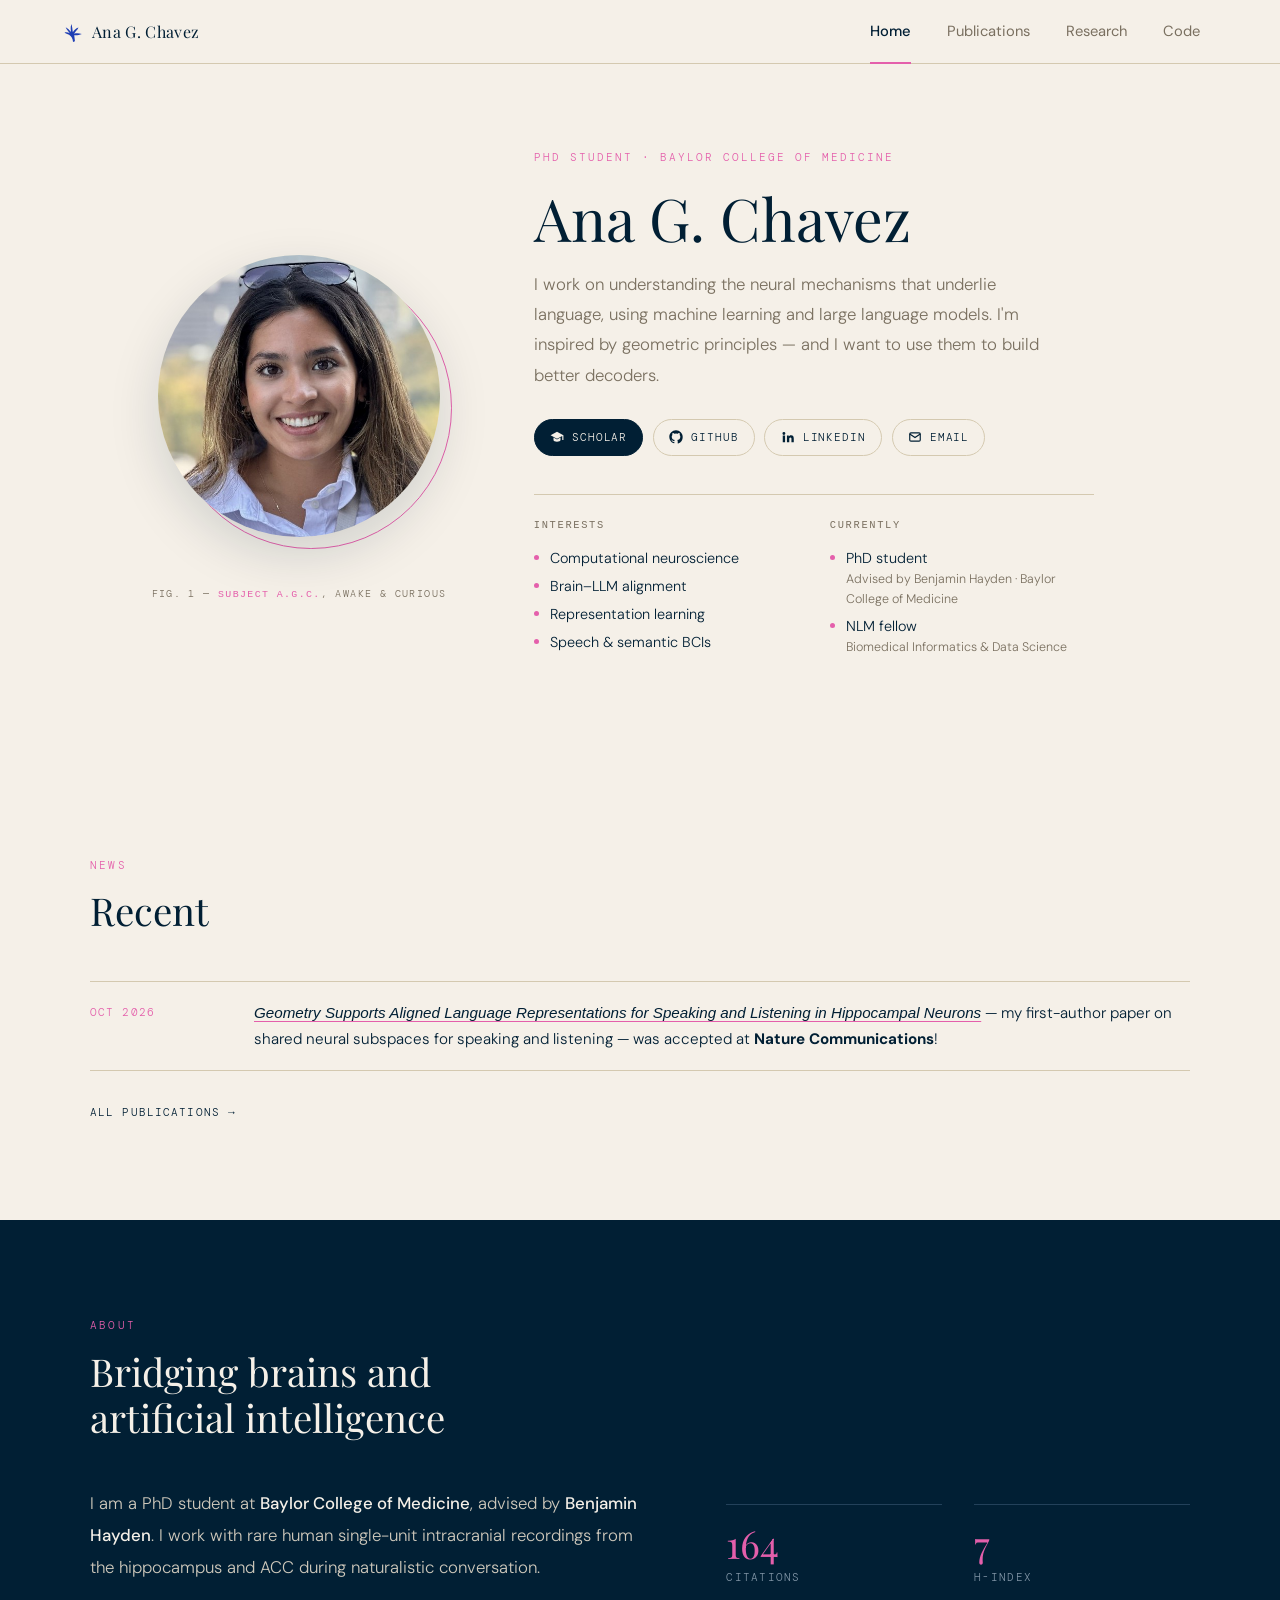
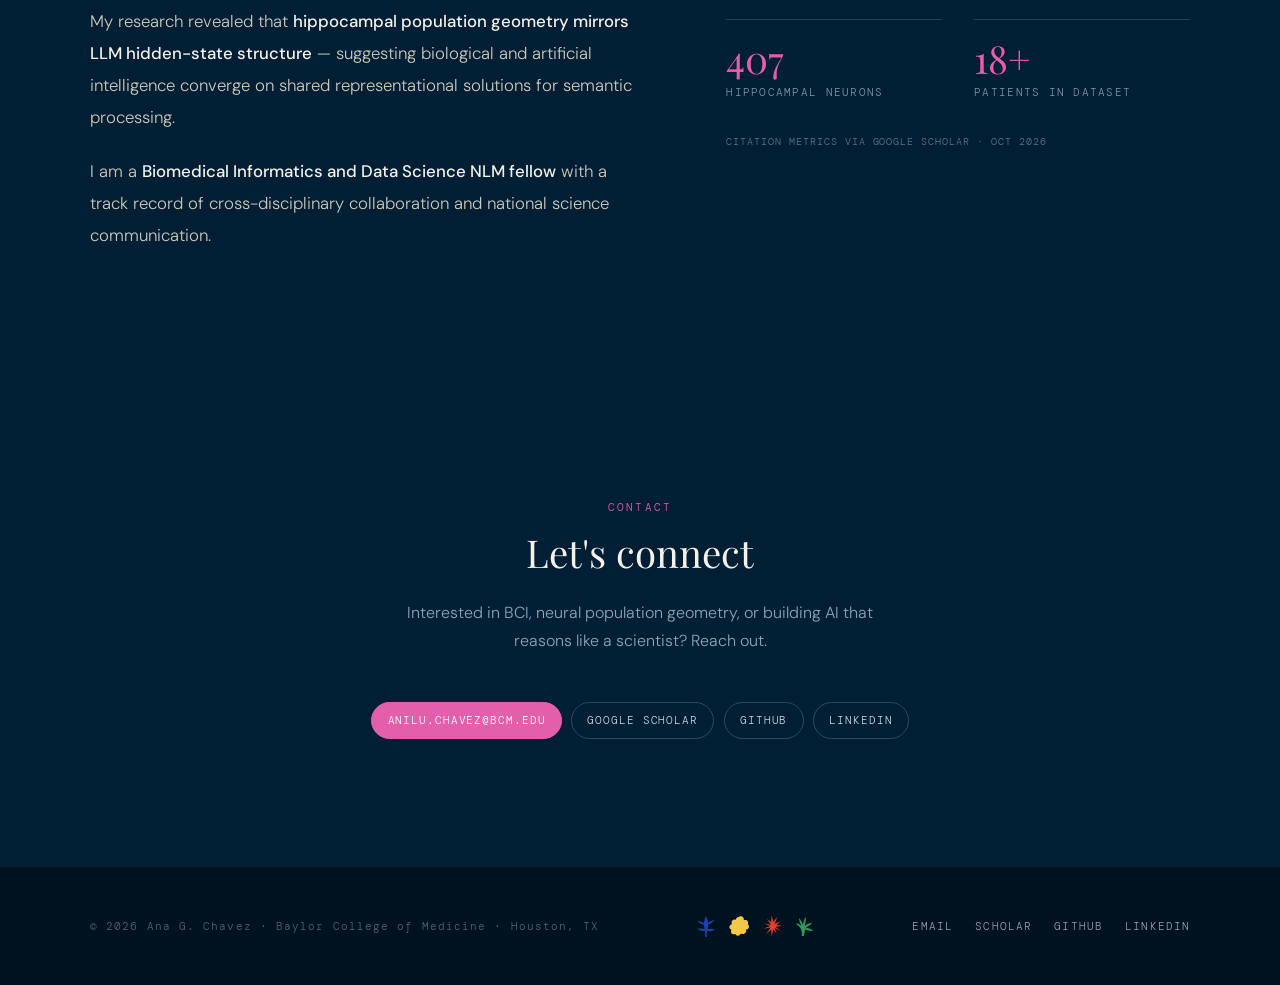
==== commit 612d7134: "Update paper title and remove duplicate preprints Retitle the Nature Communications paper to its cur" ====
--- a/index.html
+++ b/index.html
@@ -85,7 +85,7 @@
     <p class="section-label">News</p>
     <h2 class="section-title">Recent</h2>
     <ul class="news-list reveal">
-      <li><span class="news-date">Oct 2026</span><span><a href="publications.html"><em>Mirror manifolds</em></a> &mdash; my first-author paper on shared neural subspaces for speaking and listening &mdash; was accepted at <strong>Nature Communications</strong>!</span></li>
+      <li><span class="news-date">Oct 2026</span><span><a href="publications.html"><em>Geometry Supports Aligned Language Representations for Speaking and Listening in Hippocampal Neurons</em></a> &mdash; my first-author paper on shared neural subspaces for speaking and listening &mdash; was accepted at <strong>Nature Communications</strong>!</span></li>
     </ul>
     <a class="more" href="publications.html">All publications</a>
   </div>
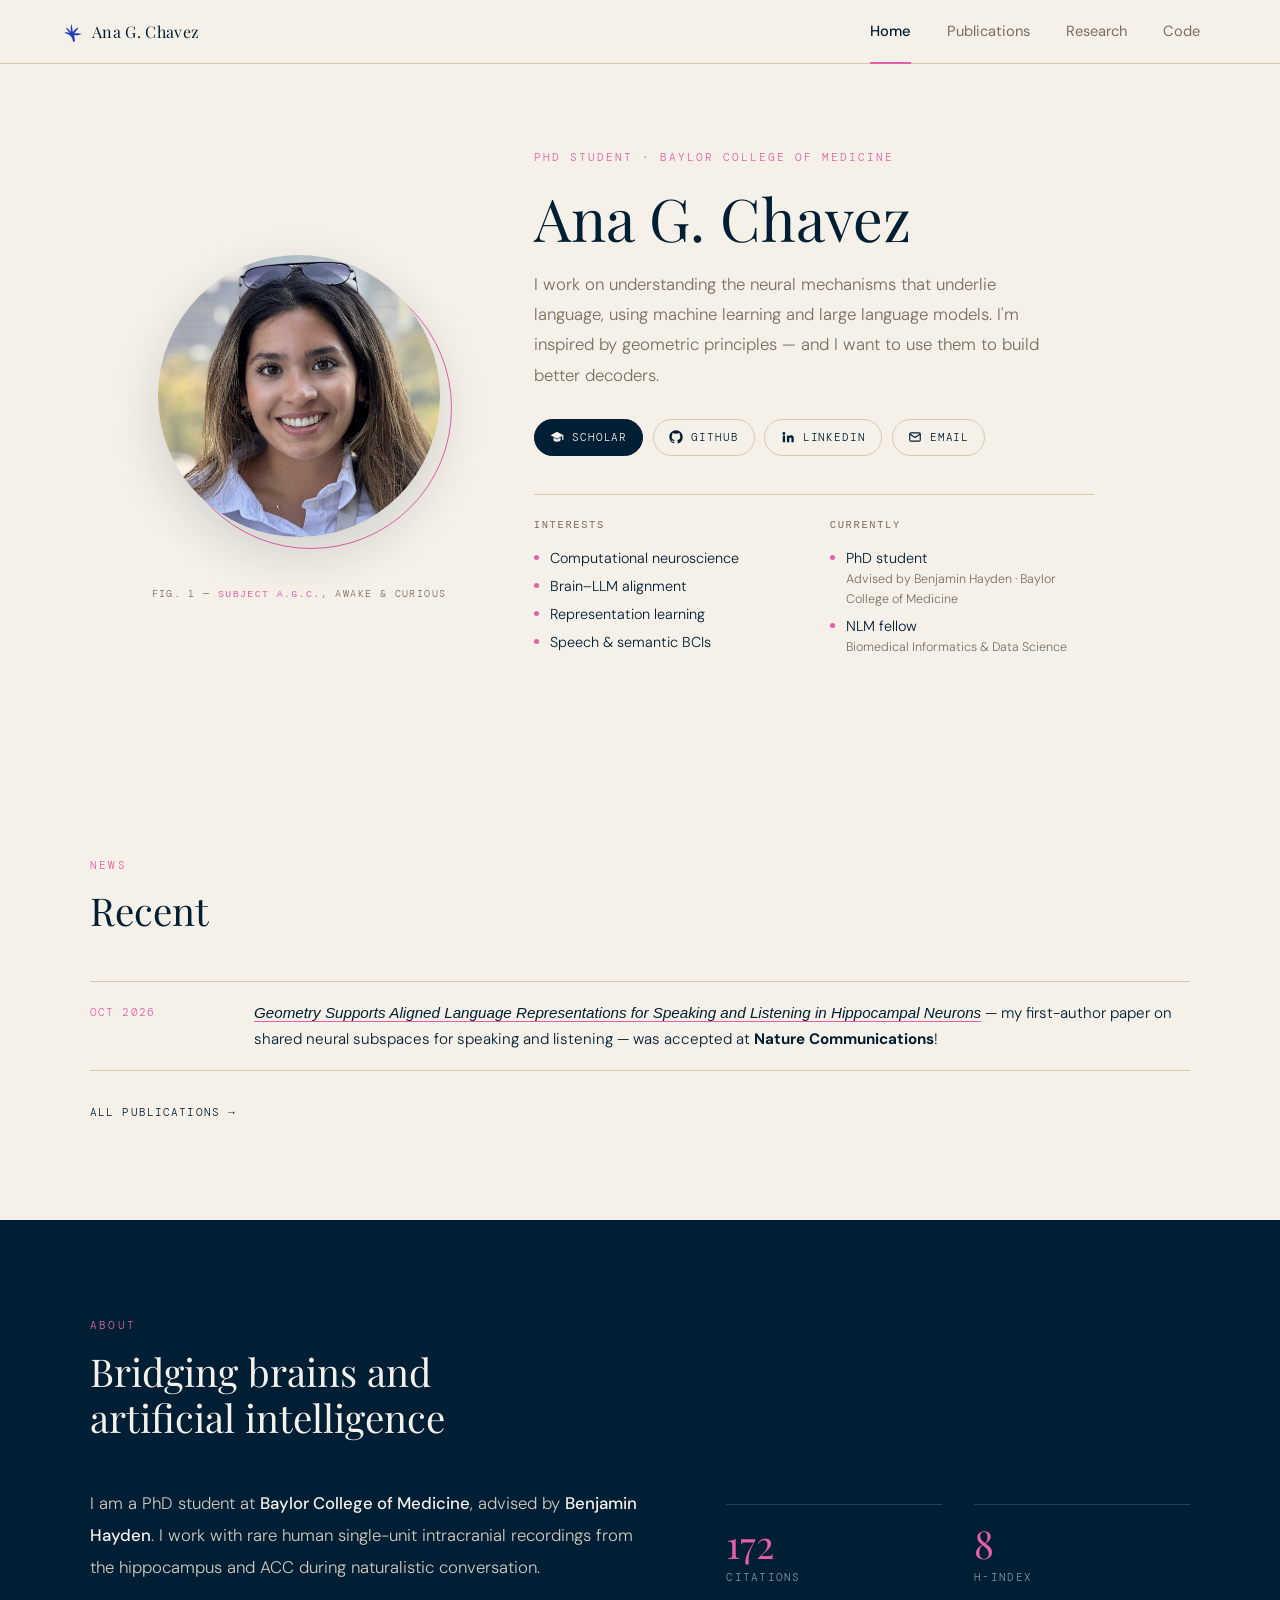
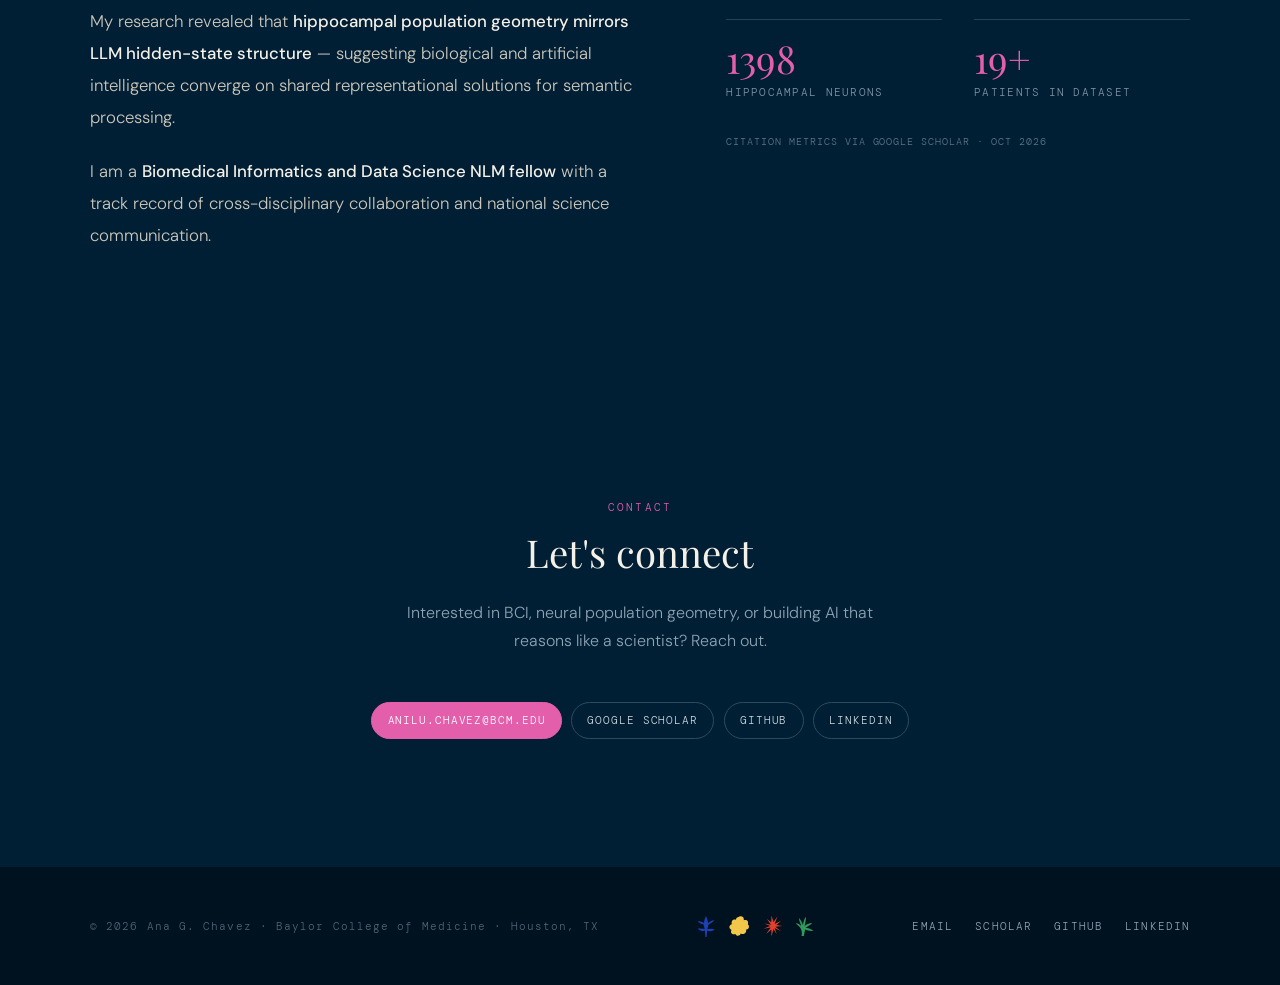
==== commit 8cc78518: "Update neuron count to 1450 Co-Authored-By: Claude Opus 5.5 <noreply@anthropic.com>" ====
--- a/index.html
+++ b/index.html
@@ -104,7 +104,7 @@
       <div class="about-stats">
         <div class="stat"><div class="stat-number" data-count="178">178</div><div class="stat-label">Citations</div></div>
         <div class="stat"><div class="stat-number" data-count="8">8</div><div class="stat-label">h-index</div></div>
-        <div class="stat"><div class="stat-number" data-count="442">442</div><div class="stat-label">Hippocampal neurons</div></div>
+        <div class="stat"><div class="stat-number" data-count="1450">1450</div><div class="stat-label">Hippocampal neurons</div></div>
         <div class="stat"><div class="stat-number" data-count="20" data-suffix="+">20+</div><div class="stat-label">Patients in dataset</div></div>
         <p class="stat-note">Citation metrics via Google Scholar · Oct 2026</p>
       </div>
